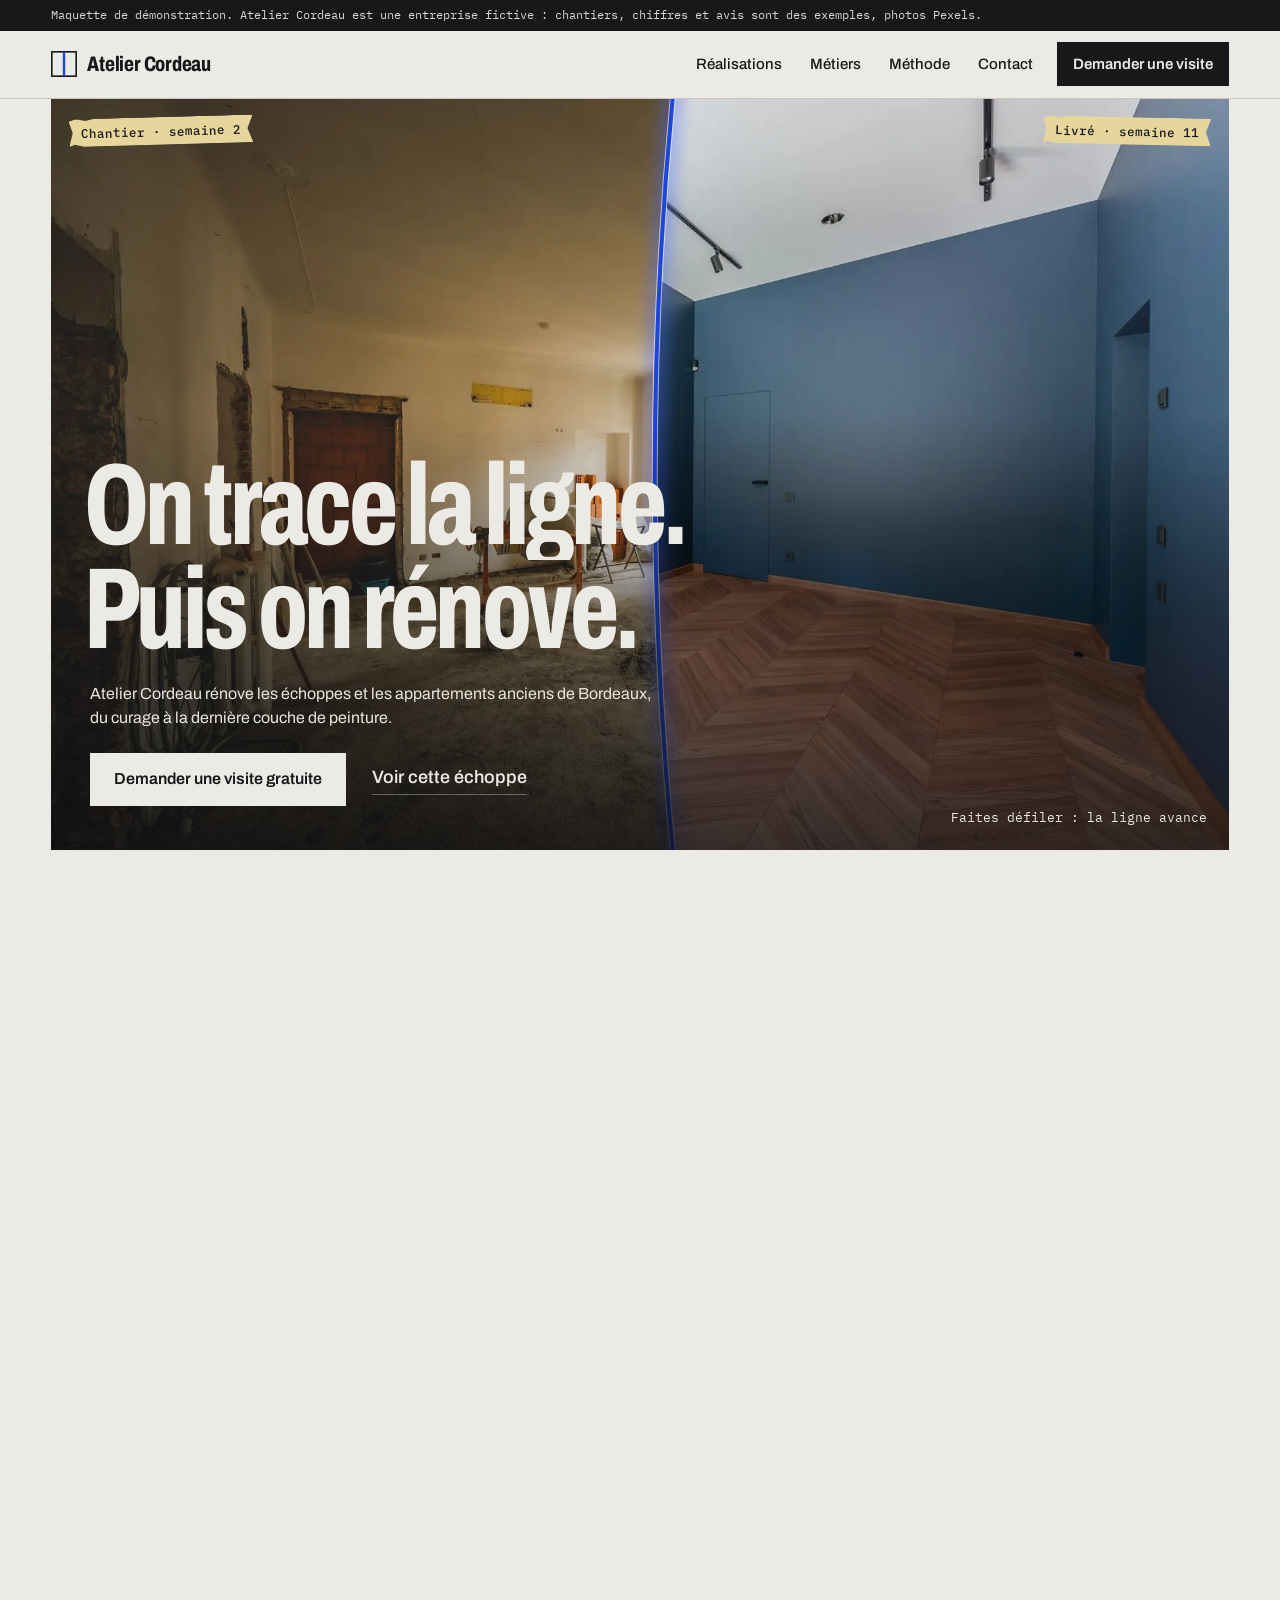
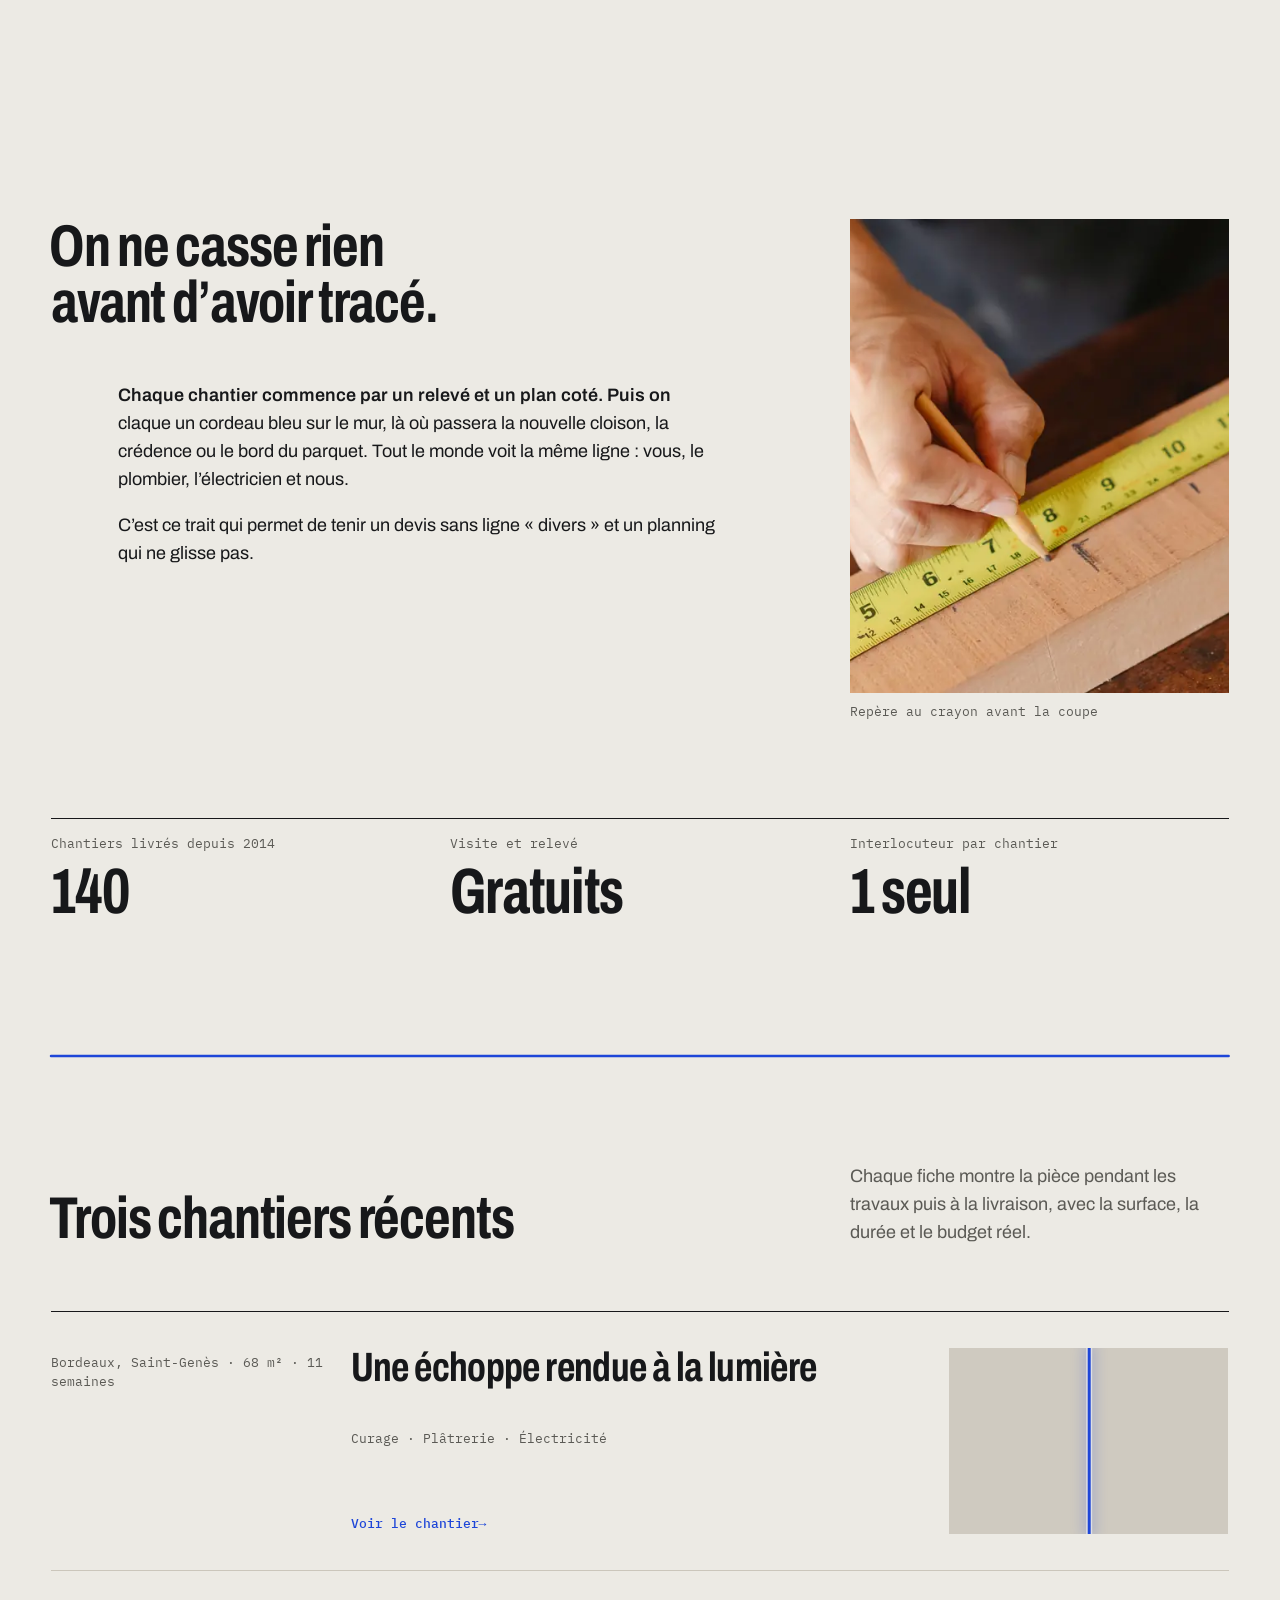
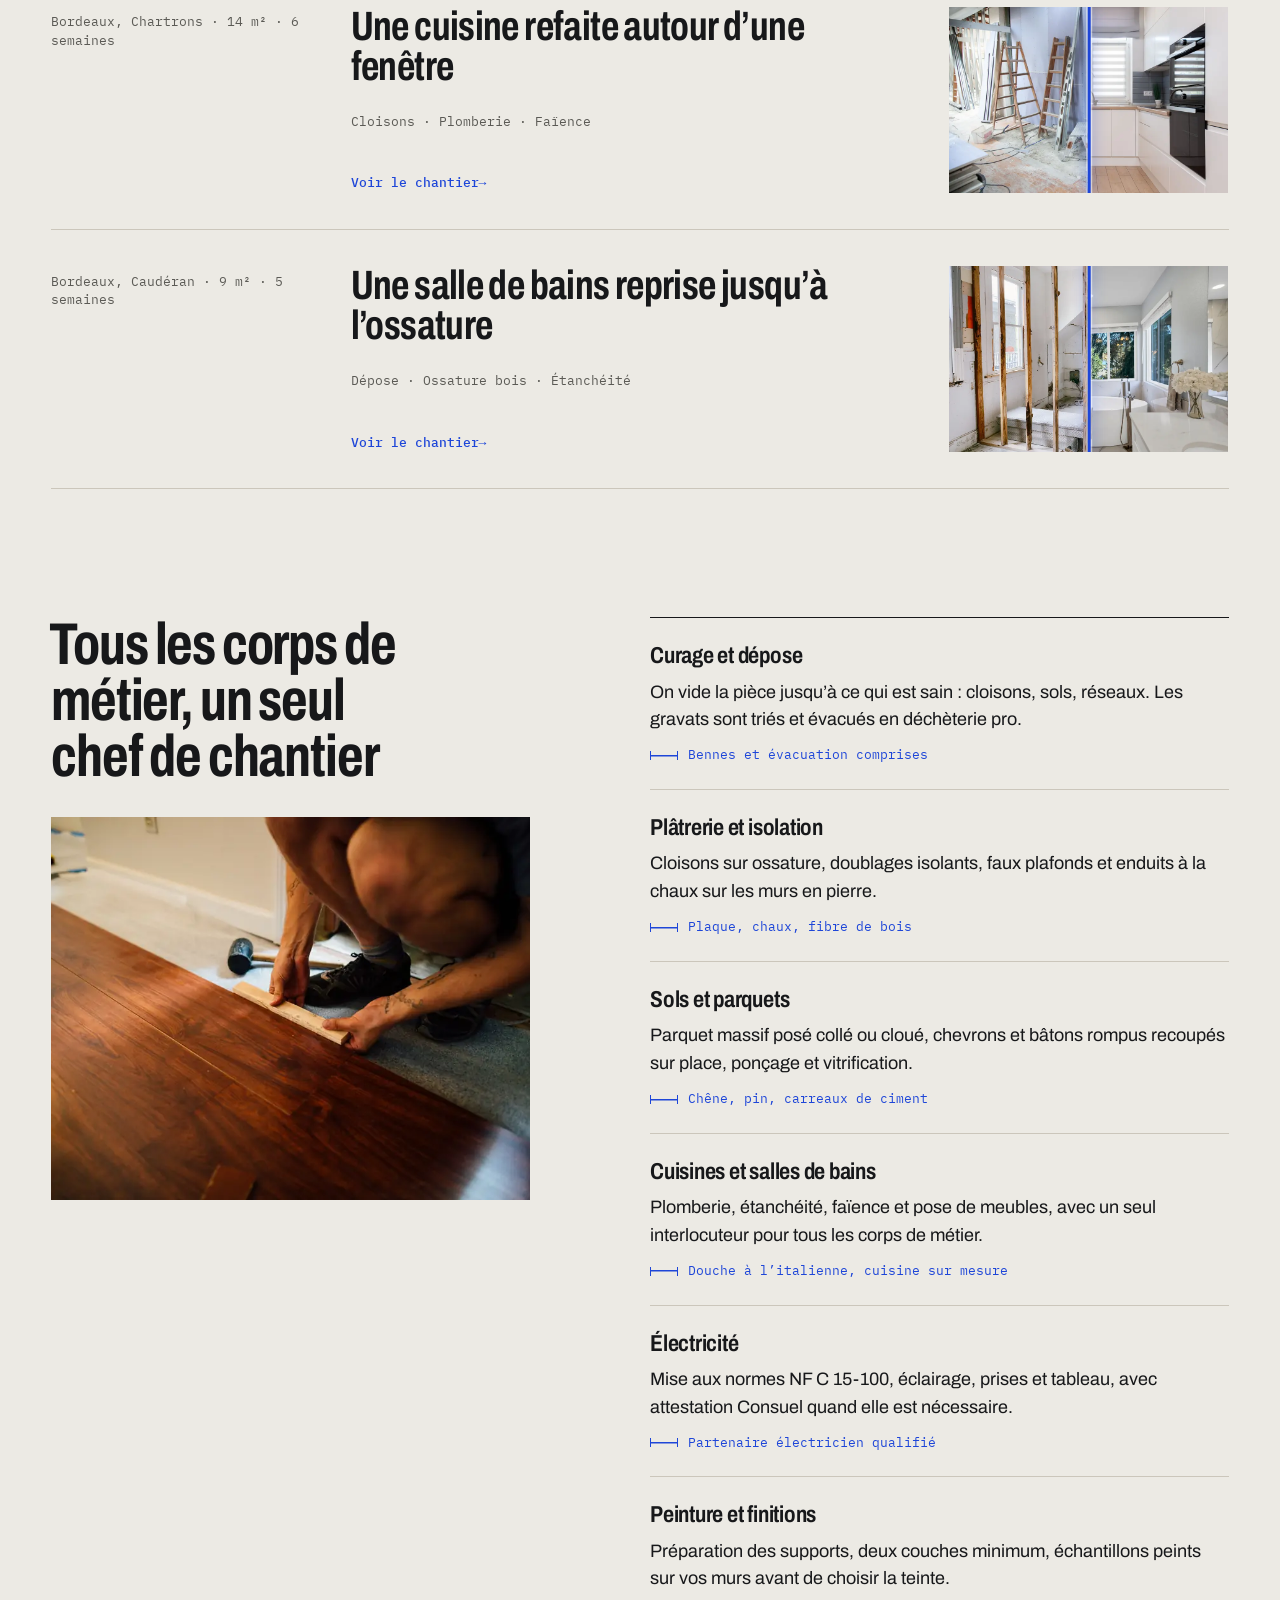
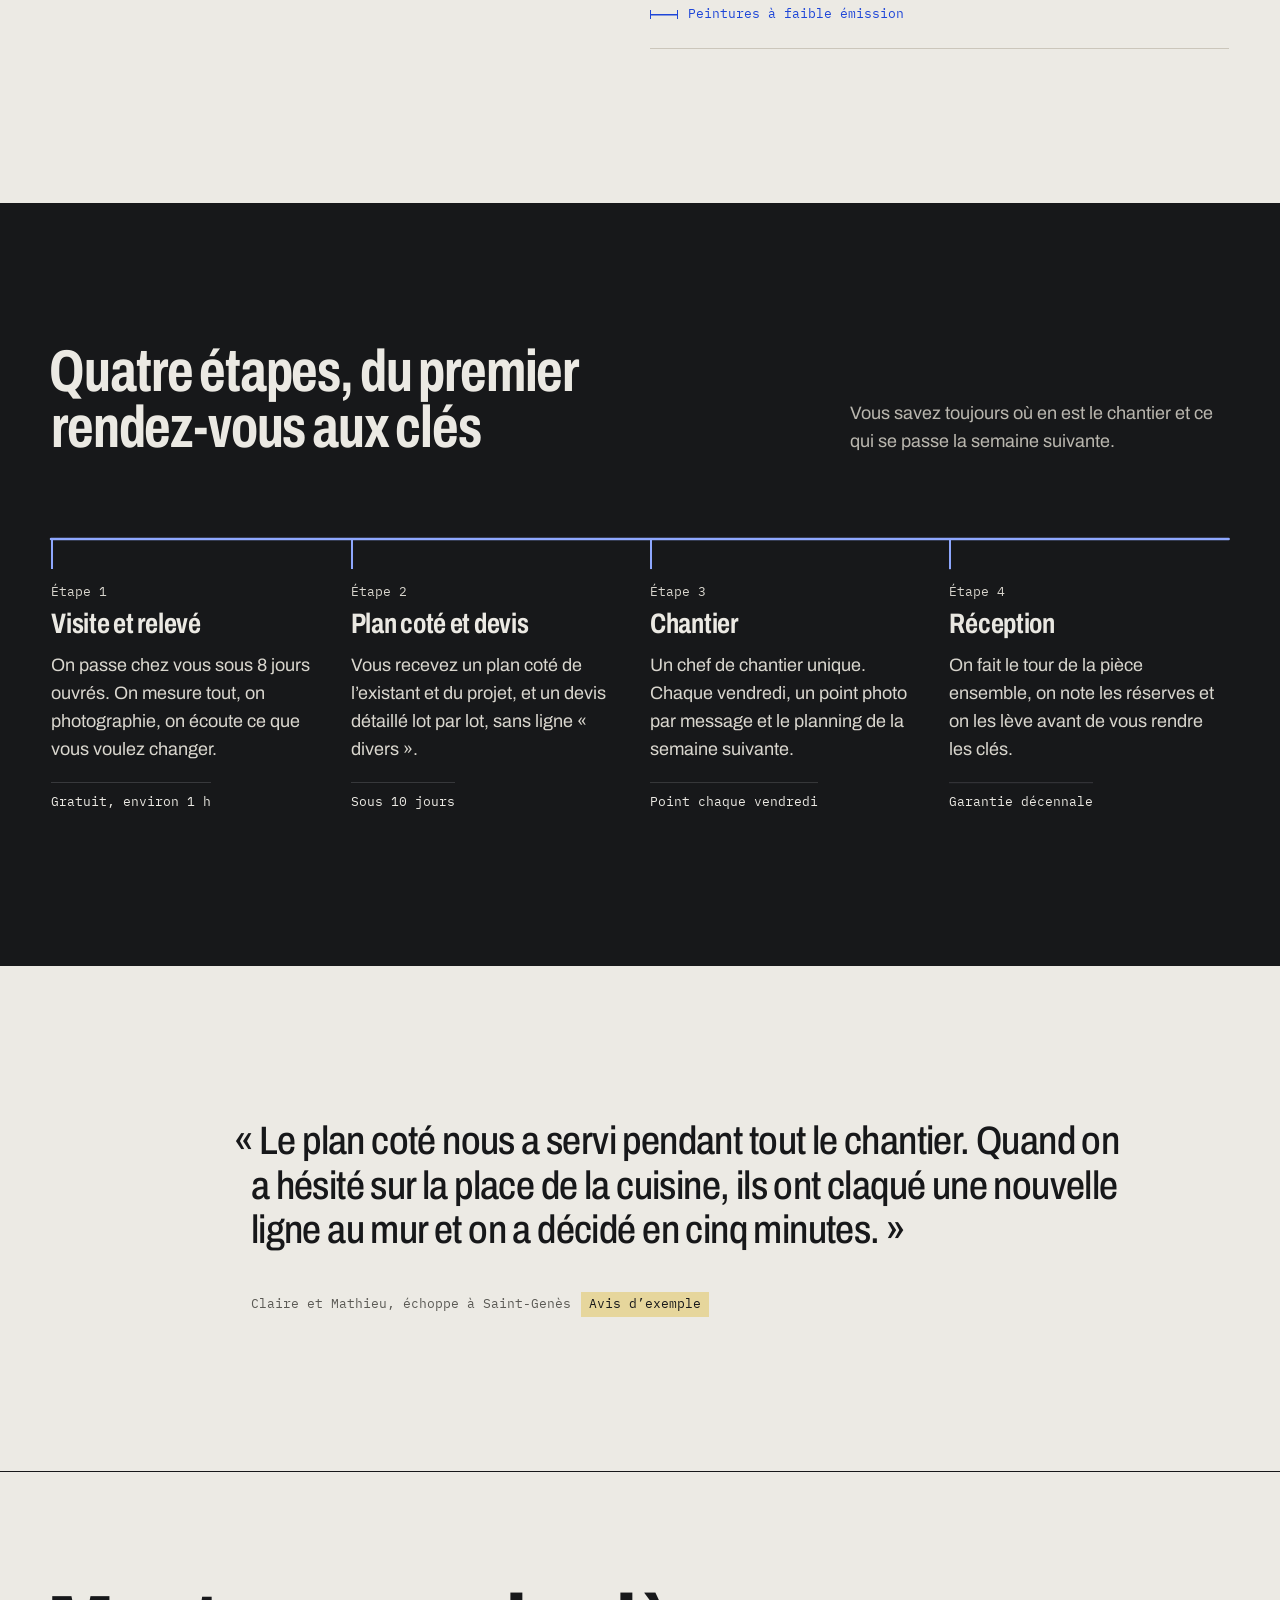
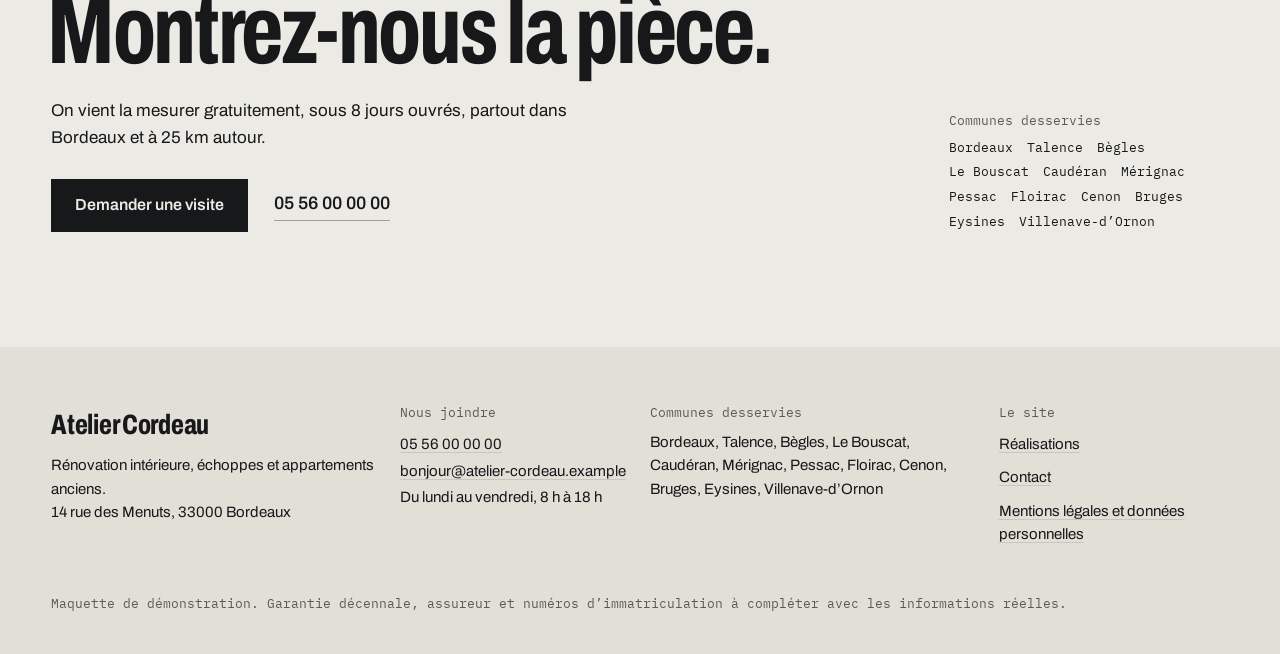
==== index.html @ 5d2327a8 "Maquette Atelier Cordeau : site vitrine de rénovation Site statique (HTML, CSS, GSAP, Lenis) : accue" ====
<!doctype html>
<html lang="fr">
<head>
<meta charset="utf-8">
<meta name="viewport" content="width=device-width, initial-scale=1">
<title>Atelier Cordeau, rénovation intérieure à Bordeaux</title>
<meta name="description" content="Rénovation d’échoppes et d’appartements anciens à Bordeaux : curage, plâtrerie, parquet, cuisines et salles de bains. Visite et plan coté gratuits.">
<link rel="canonical" href="https://www.atelier-cordeau.example/">
<meta property="og:type" content="website">
<meta property="og:locale" content="fr_FR">
<meta property="og:site_name" content="Atelier Cordeau">
<meta property="og:title" content="Atelier Cordeau, rénovation intérieure à Bordeaux">
<meta property="og:description" content="Rénovation d’échoppes et d’appartements anciens à Bordeaux : curage, plâtrerie, parquet, cuisines et salles de bains. Visite et plan coté gratuits.">
<meta property="og:image" content="https://www.atelier-cordeau.example/assets/img/echoppe-livree-1800.webp">
<meta name="twitter:card" content="summary_large_image">
<meta name="theme-color" content="#ECEAE4">
<link rel="icon" href="assets/favicon.svg" type="image/svg+xml">
<link rel="preload" href="assets/fonts/archivo-latin-wdth-normal.woff2" as="font" type="font/woff2" crossorigin>
<link rel="stylesheet" href="assets/style.css">
<script>(function(h){h.classList.add('js');var r=matchMedia('(prefers-reduced-motion: reduce)').matches;if(!r){h.classList.add('intro-pending');setTimeout(function(){h.classList.remove('intro-pending')},2500);try{if(sessionStorage.getItem('cordeau-nav')){h.classList.add('is-arriving');sessionStorage.removeItem('cordeau-nav')}}catch(e){}}})(document.documentElement);</script>
<script type="application/ld+json">{"@context": "https://schema.org", "@type": "HomeAndConstructionBusiness", "name": "Atelier Cordeau", "description": "Rénovation intérieure à Bordeaux : échoppes, appartements anciens, cuisines et salles de bains.", "url": "https://www.atelier-cordeau.example/", "telephone": "+33 5 56 00 00 00", "email": "bonjour@atelier-cordeau.example", "address": {"@type": "PostalAddress", "streetAddress": "14 rue des Menuts", "postalCode": "33000", "addressLocality": "Bordeaux", "addressCountry": "FR"}, "areaServed": ["Bordeaux", "Talence", "Bègles", "Le Bouscat", "Caudéran", "Mérignac", "Pessac", "Floirac", "Cenon", "Bruges", "Eysines", "Villenave-d’Ornon"], "openingHours": "Mo-Fr 08:00-18:00", "image": "https://www.atelier-cordeau.example/assets/img/echoppe-livree-1800.webp"}</script>
</head>
<body class="page-home">
<a class="skip" href="#contenu">Aller au contenu</a>
<aside class="demo-bar" aria-label="Avertissement maquette"><p>Maquette de démonstration. Atelier Cordeau est une entreprise fictive : chantiers, chiffres et avis sont des exemples, photos Pexels.</p></aside>
<header class="site-header" data-header>
  <a class="brand" href="index.html" aria-label="Atelier Cordeau, accueil">
    <svg class="brand-mark" viewBox="0 0 32 32" aria-hidden="true"><rect x="1" y="1" width="30" height="30" fill="none" stroke="currentColor" stroke-width="2"/><path d="M16 1v30" stroke="var(--cordeau)" stroke-width="3"/></svg>
    <span class="brand-name">Atelier Cordeau</span>
  </a>
  <nav class="site-nav" aria-label="Navigation principale">
    <button class="nav-toggle" type="button" aria-expanded="false" aria-controls="menu" data-nav-toggle><span class="nav-toggle-label">Menu</span><span class="nav-toggle-bars" aria-hidden="true"></span></button>
    <ul id="menu" class="nav-list" data-nav-list><li><a class="link-trait" href="index.html#realisations">Réalisations</a></li><li><a class="link-trait" href="index.html#metiers">Métiers</a></li><li><a class="link-trait" href="index.html#methode">Méthode</a></li><li><a class="link-trait" href="contact.html">Contact</a></li></ul>
  </nav>
  <a class="btn btn-small header-cta" href="contact.html"><span>Demander une visite</span></a>
</header>
<main id="contenu" tabindex="-1">

<section class="hero" aria-labelledby="hero-title" data-hero>
  <div class="hero-pin" data-hero-pin>
    <div class="cordeau cordeau-hero" data-cordeau data-start="0.56">
  <figure class="cordeau-layer cordeau-before"><img src="assets/img/echoppe-chantier-1800.webp" srcset="assets/img/echoppe-chantier-900.webp 900w, assets/img/echoppe-chantier-1800.webp 1800w" sizes="100vw" width="1800" height="1200" alt="La pièce de vie pendant le curage : sol à nu, bétonnière, radiateurs déposés, porte-fenêtre d’origine" decoding="async" fetchpriority="high" style="object-position:50% 50%"><span class="tape tape-before" aria-hidden="true">Chantier · semaine 2</span></figure>
  <figure class="cordeau-layer cordeau-after" data-cordeau-after><img src="assets/img/echoppe-livree-1800.webp" srcset="assets/img/echoppe-livree-900.webp 900w, assets/img/echoppe-livree-1800.webp 1800w" sizes="100vw" width="1800" height="1200" alt="La même pièce livrée : murs bleu profond, parquet en chevrons clair, grande baie sur le jardin" decoding="async" fetchpriority="high" style="object-position:50% 62%"><span class="tape tape-after" aria-hidden="true">Livré · semaine 11</span></figure>
  <svg class="cordeau-svg" aria-hidden="true" data-cordeau-svg><path class="cordeau-dust" d="" /><path class="cordeau-halo" d="" /><path class="cordeau-path" d="" /></svg>
  <span class="cordeau-handle" aria-hidden="true" data-cordeau-handle></span>
  
</div>
    <div class="hero-scrim" aria-hidden="true"></div>
    <div class="hero-copy">
      <h1 id="hero-title" class="hero-title"><span class="line"><span>On trace la ligne.</span></span><span class="line"><span>Puis on rénove.</span></span></h1>
      <p class="hero-sub">Atelier Cordeau rénove les échoppes et les appartements anciens de Bordeaux, du curage à la dernière couche de peinture.</p>
      <div class="hero-actions">
        <a class="btn btn-light" href="contact.html"><span>Demander une visite gratuite</span></a>
        <a class="link-trait link-light" href="echoppe-saint-genes.html">Voir cette échoppe</a>
      </div>
    </div>
    <p class="hero-scroll mono" aria-hidden="true" data-hero-hint>Faites défiler : la ligne avance</p>
  </div>
</section>

<section class="manifeste" aria-labelledby="manifeste-title">
  <div class="manifeste-text">
    <h2 id="manifeste-title" class="display-l">On ne casse rien avant d’avoir tracé.</h2>
    <div class="manifeste-body">
      <p>Chaque chantier commence par un relevé et un plan coté. Puis on claque un cordeau bleu sur le mur, là où passera la nouvelle cloison, la crédence ou le bord du parquet. Tout le monde voit la même ligne : vous, le plombier, l’électricien et nous.</p>
      <p>C’est ce trait qui permet de tenir un devis sans ligne « divers » et un planning qui ne glisse pas.</p>
    </div>
  </div>
  <figure class="manifeste-figure">
    <img src="assets/img/trait-1800.webp" srcset="assets/img/trait-900.webp 900w, assets/img/trait-1800.webp 1800w" sizes="(min-width: 900px) 34vw, 90vw" width="1800" height="1200" alt="Un crayon trace un repère contre un mètre ruban posé sur une planche" decoding="async" loading="lazy">
    <figcaption class="mono">Repère au crayon avant la coupe</figcaption>
  </figure>
  <dl class="chiffres">
    <div><dt class="mono">Chantiers livrés depuis 2014</dt><dd>140</dd></div>
    <div><dt class="mono">Visite et relevé</dt><dd>Gratuits</dd></div>
    <div><dt class="mono">Interlocuteur par chantier</dt><dd>1 seul</dd></div>
  </dl>
</section>

<div class="snap-line " data-snap-line aria-hidden="true"><svg preserveAspectRatio="none"><path d=""/></svg></div>

<section class="work" id="realisations" aria-labelledby="work-title">
  <div class="section-head">
    <h2 id="work-title" class="display-l">Trois chantiers récents</h2>
    <p class="section-aside">Chaque fiche montre la pièce pendant les travaux puis à la livraison, avec la surface, la durée et le budget réel.</p>
  </div>
  <ol class="work-list"><li class="work-row">
  <a class="work-link" href="echoppe-saint-genes.html">
    <span class="work-meta mono">Bordeaux, Saint-Genès<span aria-hidden="true"> · </span>68 m²<span aria-hidden="true"> · </span>11 semaines</span>
    <span class="work-title">Une échoppe rendue à la lumière</span>
    <span class="work-lots mono">Curage · Plâtrerie · Électricité</span>
    <span class="work-thumb" aria-hidden="true">
      <span class="work-thumb-before"><img src="assets/img/echoppe-chantier-1800.webp" srcset="assets/img/echoppe-chantier-900.webp 900w, assets/img/echoppe-chantier-1800.webp 1800w" sizes="(min-width: 900px) 30vw, 90vw" width="1800" height="1200" alt="" decoding="async" loading="lazy"></span>
      <span class="work-thumb-after"><img src="assets/img/echoppe-livree-1800.webp" srcset="assets/img/echoppe-livree-900.webp 900w, assets/img/echoppe-livree-1800.webp 1800w" sizes="(min-width: 900px) 30vw, 90vw" width="1800" height="1200" alt="" decoding="async" loading="lazy"></span>
      <span class="work-thumb-line"></span>
    </span>
    <span class="work-cta mono">Voir le chantier</span>
  </a>
</li><li class="work-row">
  <a class="work-link" href="cuisine-chartrons.html">
    <span class="work-meta mono">Bordeaux, Chartrons<span aria-hidden="true"> · </span>14 m²<span aria-hidden="true"> · </span>6 semaines</span>
    <span class="work-title">Une cuisine refaite autour d’une fenêtre</span>
    <span class="work-lots mono">Cloisons · Plomberie · Faïence</span>
    <span class="work-thumb" aria-hidden="true">
      <span class="work-thumb-before"><img src="assets/img/cuisine-chantier-1800.webp" srcset="assets/img/cuisine-chantier-900.webp 900w, assets/img/cuisine-chantier-1800.webp 1800w" sizes="(min-width: 900px) 30vw, 90vw" width="1800" height="1200" alt="" decoding="async" loading="lazy"></span>
      <span class="work-thumb-after"><img src="assets/img/cuisine-livree-1800.webp" srcset="assets/img/cuisine-livree-900.webp 900w, assets/img/cuisine-livree-1800.webp 1800w" sizes="(min-width: 900px) 30vw, 90vw" width="1800" height="1200" alt="" decoding="async" loading="lazy"></span>
      <span class="work-thumb-line"></span>
    </span>
    <span class="work-cta mono">Voir le chantier</span>
  </a>
</li><li class="work-row">
  <a class="work-link" href="salle-de-bains-cauderan.html">
    <span class="work-meta mono">Bordeaux, Caudéran<span aria-hidden="true"> · </span>9 m²<span aria-hidden="true"> · </span>5 semaines</span>
    <span class="work-title">Une salle de bains reprise jusqu’à l’ossature</span>
    <span class="work-lots mono">Dépose · Ossature bois · Étanchéité</span>
    <span class="work-thumb" aria-hidden="true">
      <span class="work-thumb-before"><img src="assets/img/sdb-chantier-1800.webp" srcset="assets/img/sdb-chantier-900.webp 900w, assets/img/sdb-chantier-1800.webp 1800w" sizes="(min-width: 900px) 30vw, 90vw" width="1800" height="1200" alt="" decoding="async" loading="lazy"></span>
      <span class="work-thumb-after"><img src="assets/img/sdb-livree-1800.webp" srcset="assets/img/sdb-livree-900.webp 900w, assets/img/sdb-livree-1800.webp 1800w" sizes="(min-width: 900px) 30vw, 90vw" width="1800" height="1200" alt="" decoding="async" loading="lazy"></span>
      <span class="work-thumb-line"></span>
    </span>
    <span class="work-cta mono">Voir le chantier</span>
  </a>
</li></ol>
</section>

<section class="metiers" id="metiers" aria-labelledby="metiers-title">
  <div class="metiers-side">
    <div class="metiers-sticky">
      <h2 id="metiers-title" class="display-l">Tous les corps de métier, un seul chef de chantier</h2>
      <figure class="metiers-figure">
        <img src="assets/img/pose-parquet-1800.webp" srcset="assets/img/pose-parquet-900.webp 900w, assets/img/pose-parquet-1800.webp 1800w" sizes="(min-width: 900px) 40vw, 90vw" width="1800" height="1200" alt="Un artisan ajuste une lame de parquet au maillet" decoding="async" loading="lazy">
      </figure>
    </div>
  </div>
  <ul class="metiers-list"><li class="metier">
  <h3 class="metier-title">Curage et dépose</h3>
  <p>On vide la pièce jusqu’à ce qui est sain : cloisons, sols, réseaux. Les gravats sont triés et évacués en déchèterie pro.</p>
  <p class="metier-cote mono">Bennes et évacuation comprises</p>
</li><li class="metier">
  <h3 class="metier-title">Plâtrerie et isolation</h3>
  <p>Cloisons sur ossature, doublages isolants, faux plafonds et enduits à la chaux sur les murs en pierre.</p>
  <p class="metier-cote mono">Plaque, chaux, fibre de bois</p>
</li><li class="metier">
  <h3 class="metier-title">Sols et parquets</h3>
  <p>Parquet massif posé collé ou cloué, chevrons et bâtons rompus recoupés sur place, ponçage et vitrification.</p>
  <p class="metier-cote mono">Chêne, pin, carreaux de ciment</p>
</li><li class="metier">
  <h3 class="metier-title">Cuisines et salles de bains</h3>
  <p>Plomberie, étanchéité, faïence et pose de meubles, avec un seul interlocuteur pour tous les corps de métier.</p>
  <p class="metier-cote mono">Douche à l’italienne, cuisine sur mesure</p>
</li><li class="metier">
  <h3 class="metier-title">Électricité</h3>
  <p>Mise aux normes NF C 15-100, éclairage, prises et tableau, avec attestation Consuel quand elle est nécessaire.</p>
  <p class="metier-cote mono">Partenaire électricien qualifié</p>
</li><li class="metier">
  <h3 class="metier-title">Peinture et finitions</h3>
  <p>Préparation des supports, deux couches minimum, échantillons peints sur vos murs avant de choisir la teinte.</p>
  <p class="metier-cote mono">Peintures à faible émission</p>
</li></ul>
</section>

<section class="methode" id="methode" aria-labelledby="methode-title">
  <div class="section-head">
    <h2 id="methode-title" class="display-l">Quatre étapes, du premier rendez-vous aux clés</h2>
    <p class="section-aside">Vous savez toujours où en est le chantier et ce qui se passe la semaine suivante.</p>
  </div>
  <div class="methode-track">
    <div class="snap-line snap-line-dark" data-snap-line aria-hidden="true"><svg preserveAspectRatio="none"><path d=""/></svg></div>
    <ol class="steps"><li class="step" style="--i:0">
  <span class="step-tick" aria-hidden="true"></span>
  <p class="step-num mono">Étape 1</p>
  <h3 class="step-title">Visite et relevé</h3>
  <p>On passe chez vous sous 8 jours ouvrés. On mesure tout, on photographie, on écoute ce que vous voulez changer.</p>
  <p class="step-note mono">Gratuit, environ 1 h</p>
</li><li class="step" style="--i:1">
  <span class="step-tick" aria-hidden="true"></span>
  <p class="step-num mono">Étape 2</p>
  <h3 class="step-title">Plan coté et devis</h3>
  <p>Vous recevez un plan coté de l’existant et du projet, et un devis détaillé lot par lot, sans ligne « divers ».</p>
  <p class="step-note mono">Sous 10 jours</p>
</li><li class="step" style="--i:2">
  <span class="step-tick" aria-hidden="true"></span>
  <p class="step-num mono">Étape 3</p>
  <h3 class="step-title">Chantier</h3>
  <p>Un chef de chantier unique. Chaque vendredi, un point photo par message et le planning de la semaine suivante.</p>
  <p class="step-note mono">Point chaque vendredi</p>
</li><li class="step" style="--i:3">
  <span class="step-tick" aria-hidden="true"></span>
  <p class="step-num mono">Étape 4</p>
  <h3 class="step-title">Réception</h3>
  <p>On fait le tour de la pièce ensemble, on note les réserves et on les lève avant de vous rendre les clés.</p>
  <p class="step-note mono">Garantie décennale</p>
</li></ol>
  </div>
</section>

<section class="avis" aria-labelledby="avis-title">
  <h2 id="avis-title" class="visually-hidden">Avis client</h2>
  <figure class="avis-figure">
    <blockquote><p>« Le plan coté nous a servi pendant tout le chantier. Quand on a hésité sur la place de la cuisine, ils ont claqué une nouvelle ligne au mur et on a décidé en cinq minutes. »</p></blockquote>
    <figcaption class="mono">Claire et Mathieu, échoppe à Saint-Genès <span class="tag-exemple">Avis d’exemple</span></figcaption>
  </figure>
</section>

<section class="contact-band" aria-labelledby="contact-title">
  <div class="contact-band-main">
    <h2 id="contact-title" class="display-xl">Montrez-nous la pièce.</h2>
    <p>On vient la mesurer gratuitement, sous 8 jours ouvrés, partout dans Bordeaux et à 25 km autour.</p>
    <div class="hero-actions">
      <a class="btn" href="contact.html"><span>Demander une visite</span></a>
      <a class="link-trait" href="tel:+33556000000">05 56 00 00 00</a>
    </div>
  </div>
  <div class="contact-band-zone">
    <p class="label">Communes desservies</p>
    <ul class="communes mono"><li>Bordeaux</li><li>Talence</li><li>Bègles</li><li>Le Bouscat</li><li>Caudéran</li><li>Mérignac</li><li>Pessac</li><li>Floirac</li><li>Cenon</li><li>Bruges</li><li>Eysines</li><li>Villenave-d’Ornon</li></ul>
  </div>
</section>

</main>
<footer class="site-footer">
  <div class="footer-grid">
    <div class="footer-brand">
      <p class="footer-name">Atelier Cordeau</p>
      <p>Rénovation intérieure, échoppes et appartements anciens.<br>14 rue des Menuts, 33000 Bordeaux</p>
    </div>
    <div>
      <p class="label">Nous joindre</p>
      <p><a class="link-utility" href="tel:+33556000000">05 56 00 00 00</a><br><a class="link-utility" href="mailto:bonjour@atelier-cordeau.example">bonjour@atelier-cordeau.example</a><br>Du lundi au vendredi, 8 h à 18 h</p>
    </div>
    <div>
      <p class="label">Communes desservies</p>
      <p>Bordeaux, Talence, Bègles, Le Bouscat, Caudéran, Mérignac, Pessac, Floirac, Cenon, Bruges, Eysines, Villenave-d’Ornon</p>
    </div>
    <div>
      <p class="label">Le site</p>
      <ul class="footer-links">
        <li><a class="link-utility" href="index.html#realisations">Réalisations</a></li>
        <li><a class="link-utility" href="contact.html">Contact</a></li>
        <li><a class="link-utility" href="mentions-legales.html">Mentions légales et données personnelles</a></li>
      </ul>
    </div>
  </div>
  <p class="footer-note">Maquette de démonstration. Garantie décennale, assureur et numéros d’immatriculation à compléter avec les informations réelles.</p>
</footer>
<div class="curtain" aria-hidden="true"><span class="curtain-line"></span></div>
<nav class="mobile-bar" aria-label="Contact rapide"><a href="tel:+33556000000">Appeler</a><a href="contact.html">Demander une visite</a></nav>
<script src="assets/vendor/gsap.min.js" defer></script>
<script src="assets/vendor/ScrollTrigger.min.js" defer></script>
<script src="assets/vendor/lenis.min.js" defer></script>
<script src="assets/site.js" defer></script>
</body>
</html>
---- assets/style.css ----
/* Atelier Cordeau : maquette. Système dans DESIGN.md */
@font-face { font-family: 'Archivo'; src: url('fonts/archivo-latin-wdth-normal.woff2') format('woff2-variations'); font-weight: 100 900; font-stretch: 62% 125%; font-display: swap; unicode-range: U+0000-00FF, U+0131, U+0152-0153, U+02BB-02BC, U+02C6, U+02DA, U+02DC, U+0304, U+0308, U+0329, U+2000-206F, U+20AC, U+2122, U+2191, U+2193, U+2212, U+2215, U+FEFF, U+FFFD; }
@font-face { font-family: 'Archivo'; src: url('fonts/archivo-latin-ext-wdth-normal.woff2') format('woff2-variations'); font-weight: 100 900; font-stretch: 62% 125%; font-display: swap; unicode-range: U+0100-02BA, U+02BD-02C5, U+02C7-02CC, U+02CE-02D7, U+02DD-02FF, U+0304, U+0308, U+0329, U+1D00-1DBF, U+1E00-1E9F, U+1EF2-1EFF, U+2020, U+20A0-20AB, U+20AD-20C0, U+2113, U+2C60-2C7F, U+A720-A7FF; }
@font-face { font-family: 'Plex Mono'; src: url('fonts/ibm-plex-mono-latin-400-normal.woff2') format('woff2'); font-weight: 400; font-display: swap; }
@font-face { font-family: 'Plex Mono'; src: url('fonts/ibm-plex-mono-latin-500-normal.woff2') format('woff2'); font-weight: 500; font-display: swap; }

@property --t { syntax: '<number>'; inherits: true; initial-value: 50; }

:root {
  --enduit: #ECEAE4;
  --enduit-2: #E2DFD7;
  --graphite: #17181A;
  --ciment: #5B5A55;
  --joint: #CBC6BB;
  --cordeau: #1E46D8;
  --cordeau-clair: #8FA8FF;
  --ruban: #E6D69C;
  --ground: var(--enduit);
  --ink: var(--graphite);
  --margin: clamp(16px, 4vw, 56px);
  --gutter: 20px;
  --header-h: 68px;
  --snap: cubic-bezier(.34, 1.56, .64, 1);
  --out: cubic-bezier(.16, 1, .3, 1);
  --sans: 'Archivo', 'Helvetica Neue', Arial, sans-serif;
  --mono: 'Plex Mono', ui-monospace, 'SFMono-Regular', Menlo, monospace;
  color-scheme: light;
}

*, *::before, *::after { box-sizing: border-box; }
html { -webkit-text-size-adjust: 100%; text-size-adjust: 100%; scroll-padding-top: 84px; }
html.lenis, html.lenis body { height: auto; }
.lenis.lenis-smooth { scroll-behavior: auto !important; }
body {
  margin: 0; background: var(--ground); color: var(--ink);
  font-family: var(--sans); font-stretch: 100%; font-size: clamp(16px, 1.05vw + 0.6rem, 18px); line-height: 1.55;
  -webkit-font-smoothing: antialiased; text-rendering: optimizeLegibility;
  overflow-x: clip;
}
img { display: block; max-width: 100%; height: auto; }
a { color: inherit; }
p { margin: 0 0 1em; }
h1, h2, h3 { margin: 0; font-weight: 700; }
ul, ol { margin: 0; padding: 0; list-style: none; }
figure { margin: 0; }
button, input, select, textarea { font: inherit; color: inherit; }
::selection { background: var(--cordeau); color: #fff; }

:focus-visible { outline: 2px solid var(--cordeau); outline-offset: 3px; }
.on-dark :focus-visible, .methode :focus-visible, .hero :focus-visible { outline-color: var(--cordeau-clair); }

.visually-hidden { position: absolute !important; width: 1px; height: 1px; overflow: hidden; clip: rect(0 0 0 0); clip-path: inset(50%); white-space: nowrap; }
.skip { position: fixed; left: 12px; top: 12px; z-index: 200; background: var(--graphite); color: var(--enduit); padding: 10px 14px; text-decoration: none; transform: translateY(-160%); transition: transform .2s var(--out); }
.skip:focus { transform: none; }
main:focus { outline: none; }

.mono { font-family: var(--mono); font-size: 13px; line-height: 1.45; letter-spacing: 0; }
.label { font-family: var(--mono); font-size: 13px; color: var(--ciment); margin-bottom: .6em; }

.display-xl { font-stretch: 68%; font-weight: 720; font-size: clamp(2.9rem, 7.6vw, 8rem); line-height: .9; letter-spacing: -0.025em; text-indent: -0.04em; }
.display-l { font-stretch: 72%; font-weight: 700; font-size: clamp(2.1rem, 4.6vw, 4.5rem); line-height: .95; letter-spacing: -0.02em; text-indent: -0.03em; text-wrap: balance; }

/* ---------- demo bar + header ---------- */
.demo-bar p { margin: 0; }
.demo-bar { margin: 0; background: var(--graphite); color: #D9D6CE; font-family: var(--mono); font-size: 12px; line-height: 1.4; padding: 7px var(--margin); }
.site-header {
  position: sticky; top: 0; z-index: 50; height: var(--header-h);
  display: flex; align-items: center; gap: 24px; padding: 0 var(--margin);
  background: var(--ground); border-bottom: 1px solid var(--joint);
}
.brand { display: inline-flex; align-items: center; gap: 10px; text-decoration: none; margin-right: auto; min-height: 44px; }
.brand-mark { width: 26px; height: 26px; color: var(--graphite); transition: transform .5s var(--snap); }
.brand:hover .brand-mark { transform: rotate(90deg); }
.brand-name { font-stretch: 75%; font-weight: 750; font-size: 21px; letter-spacing: -0.01em; }
.nav-list { display: flex; gap: 28px; }
.nav-list a { font-size: 15px; font-weight: 500; text-decoration: none; padding: 10px 0; }
.nav-toggle { display: none; }

/* links: the chalk line snaps across */
.link-trait { position: relative; text-decoration: none; display: inline-block; padding-bottom: 3px; font-weight: 550; }
.link-trait::before, .link-trait::after { content: ''; position: absolute; left: 0; right: 0; bottom: 0; height: 1px; background: currentColor; opacity: .35; }
.link-trait::after { height: 2px; opacity: 1; background: var(--cordeau); transform: scaleX(0); transform-origin: left; transition: transform .45s var(--snap); }
.link-trait:hover::after, .link-trait:focus-visible::after, .link-trait[aria-current]::after { transform: scaleX(1); }
.link-trait:active { translate: 0 1px; }
.nav-list .link-trait::before { opacity: 0; }
.link-light { color: var(--enduit); }
.link-light::after { background: var(--cordeau-clair); }
.link-utility { text-decoration: underline; text-decoration-thickness: 1px; text-underline-offset: 3px; text-decoration-color: var(--joint); transition: color .2s, text-decoration-color .2s; }
.link-utility:hover { color: var(--cordeau); text-decoration-color: currentColor; }

/* buttons: blue fill sweeps from the left */
.btn {
  position: relative; display: inline-flex; align-items: center; justify-content: center; min-height: 52px; padding: 14px 24px;
  background: var(--graphite); color: var(--enduit); text-decoration: none; font-weight: 600; font-size: 16px; border: 0; cursor: pointer; overflow: hidden; isolation: isolate;
}
.btn::before { content: ''; position: absolute; inset: 0; background: var(--cordeau); transform: scaleX(0); transform-origin: left; transition: transform .5s var(--snap); z-index: -1; }
.btn:hover::before, .btn:focus-visible::before { transform: scaleX(1); }
.btn span { transition: translate .4s var(--snap); }
.btn:hover span { translate: 4px 0; }
.btn:active { translate: 0 1px; }
.btn-small { min-height: 44px; padding: 10px 16px; font-size: 15px; }
.btn-light { background: var(--enduit); color: var(--graphite); }
.btn-light:hover, .btn-light:focus-visible { color: #fff; }

/* ---------- cordeau stage (signature) ---------- */
.cordeau { position: relative; overflow: hidden; background: #CFCAC0; touch-action: pan-y; user-select: none; -webkit-user-select: none; }
.cordeau-layer { position: absolute; inset: 0; }
.cordeau-layer img { width: 100%; height: 100%; object-fit: cover; }
.cordeau-after { clip-path: inset(0 0 0 50%); will-change: clip-path; }
.cordeau-svg { position: absolute; inset: 0; width: 100%; height: 100%; pointer-events: none; overflow: visible; }
.cordeau-svg path { fill: none; stroke-linecap: round; }
.cordeau-dust { stroke: #3D63FF; stroke-width: 22; opacity: .32; filter: blur(7px); }
.cordeau-halo { stroke: rgba(255,255,255,.6); stroke-width: 6; }
.cordeau-path { stroke: var(--cordeau); stroke-width: 4; }
.tape {
  position: absolute; top: 18px; z-index: 2; font-family: var(--mono); font-size: 12.5px; font-weight: 500; line-height: 1; color: var(--graphite);
  background: var(--ruban); padding: 8px 12px 7px; box-shadow: 0 1px 0 rgba(0,0,0,.08);
  clip-path: polygon(0 8%, 4% 0, 9% 7%, 14% 0, 100% 0, 97% 50%, 100% 100%, 8% 100%, 3% 92%, 0 100%, 2% 50%);
}
.tape-before { left: 18px; rotate: -1.6deg; }
.tape-after { right: 18px; rotate: 1.2deg; }
.cordeau-handle { display: none; }
.cordeau:has(.cordeau-range) .cordeau-handle {
  display: grid; place-items: center; position: absolute; left: 0; top: 0; z-index: 3; width: 48px; height: 48px; margin: -24px 0 0 -24px; border-radius: 50%;
  background: var(--enduit); border: 2px solid var(--cordeau); pointer-events: none; transition: scale .3s var(--snap), background .2s;
}
.cordeau-handle::before { content: '\2194'; width: auto; height: auto; background: none; color: var(--cordeau); font-size: 20px; font-weight: 700; line-height: 1; }
.cordeau.is-dragging .cordeau-handle, .cordeau:hover .cordeau-handle { scale: 1.12; }
.cordeau:has(.cordeau-range:focus-visible) .cordeau-handle { outline: 3px solid var(--cordeau); outline-offset: 3px; background: #fff; }
.cordeau-range { position: absolute; left: 0; bottom: 0; width: 100%; height: 1px; opacity: 0; margin: 0; }
.cordeau[data-interactive] { cursor: ew-resize; }

/* ---------- hero ---------- */
.hero { position: relative; }
.hero-pin { position: relative; height: calc(100svh - var(--header-h) - 30px); min-height: 560px; padding: 0 var(--margin) var(--margin); }
.cordeau-hero { position: absolute; inset: 0 var(--margin) var(--margin); }
.hero-scrim { position: absolute; inset: 0 var(--margin) var(--margin); background: linear-gradient(to top, rgba(12,12,14,.78) 0%, rgba(12,12,14,.45) 30%, rgba(12,12,14,0) 58%); pointer-events: none; }
.hero-copy { position: absolute; left: calc(var(--margin) + clamp(18px, 3vw, 44px)); right: calc(var(--margin) + 18px); bottom: calc(var(--margin) + clamp(20px, 3.4vw, 48px)); color: var(--enduit); max-width: 1100px; }
.hero-title { font-stretch: 66%; font-weight: 740; font-size: clamp(3rem, 9vw, 9.6rem); line-height: .86; letter-spacing: -0.03em; margin-left: -0.05em; }
.hero-title .line { display: block; overflow: hidden; padding-bottom: .04em; }
.hero-title .line > span { display: block; }
.hero-sub { max-width: 36em; margin: 18px 0 22px; font-size: clamp(16px, 1.2vw, 19px); color: #E9E6DE; }
.hero-actions { display: flex; flex-wrap: wrap; align-items: center; gap: 14px 26px; }
.hero-scroll { position: absolute; right: calc(var(--margin) + 22px); bottom: calc(var(--margin) + 22px); color: var(--enduit); margin: 0; }

/* ---------- manifeste ---------- */
.manifeste { display: grid; grid-template-columns: repeat(12, 1fr); column-gap: var(--gutter); padding: clamp(80px, 12vw, 180px) var(--margin) clamp(60px, 8vw, 120px); }
.manifeste-text { grid-column: 1 / span 7; }
.manifeste-body { margin-top: clamp(28px, 4vw, 56px); max-width: 34em; margin-left: auto; margin-right: 0; }
.manifeste-body p:first-child::first-line { font-weight: 600; }
.manifeste-figure { grid-column: 9 / span 4; align-self: end; margin-bottom: 6px; }
.manifeste-figure img { aspect-ratio: 4 / 5; object-fit: cover; object-position: 60% 50%; width: 100%; }
figcaption.mono { margin-top: 10px; color: var(--ciment); }
.chiffres { grid-column: 1 / -1; display: grid; grid-template-columns: repeat(3, 1fr); column-gap: var(--gutter); margin: clamp(56px, 7vw, 100px) 0 0; border-top: 1px solid var(--graphite); }
.chiffres div { padding-top: 16px; }
.chiffres dt { color: var(--ciment); }
.chiffres dd { margin: 6px 0 0; font-stretch: 68%; font-weight: 700; font-size: clamp(2.4rem, 5vw, 4.6rem); line-height: 1; letter-spacing: -0.02em; }

/* ---------- snap line ---------- */
.snap-line { height: 60px; margin: 0 var(--margin); position: relative; }
.snap-line svg { position: absolute; inset: 0; width: 100%; height: 100%; overflow: visible; }
.snap-line path { fill: none; stroke: var(--cordeau); stroke-width: 2.5; stroke-linecap: round; }
.no-js-line .snap-line path, html:not(.js) .snap-line { border-top: 2px solid var(--cordeau); height: 0; margin-top: 30px; margin-bottom: 30px; }

/* ---------- section heads ---------- */
.section-head { display: grid; grid-template-columns: repeat(12, 1fr); column-gap: var(--gutter); align-items: end; margin-bottom: clamp(36px, 5vw, 72px); }
.section-head h2 { grid-column: 1 / span 7; }
.section-aside { grid-column: 9 / span 4; margin: 0; color: var(--ciment); max-width: 26em; }

/* ---------- work index ---------- */
.work { padding: clamp(40px, 6vw, 80px) var(--margin) clamp(80px, 10vw, 160px); }
.work-list { border-top: 1px solid var(--graphite); }
.work-row { border-bottom: 1px solid var(--joint); }
.work-link {
  display: grid; grid-template-columns: repeat(12, 1fr); column-gap: var(--gutter); row-gap: 10px; align-items: start;
  padding: clamp(22px, 3vw, 36px) 0; text-decoration: none; --t: 50; transition: --t .7s var(--snap);
}
.work-meta { grid-column: 1 / span 3; grid-row: 1; color: var(--ciment); padding-top: .5em; }
.work-title { grid-column: 4 / span 5; grid-row: 1; font-stretch: 72%; font-weight: 680; font-size: clamp(1.8rem, 3.2vw, 3.1rem); line-height: .98; letter-spacing: -0.015em; transition: translate .5s var(--snap), color .3s; }
.work-lots { grid-column: 4 / span 5; grid-row: 2; color: var(--ciment); }
.work-cta { grid-column: 4 / span 5; grid-row: 3; align-self: end; color: var(--cordeau); font-weight: 500; }
.work-cta::after { content: ' \2192'; display: inline-block; transition: translate .4s var(--snap); }
.work-thumb { grid-column: 10 / span 3; grid-row: 1 / span 3; }
.work-thumb, .next-thumb { position: relative; aspect-ratio: 3 / 2; overflow: hidden; container-type: inline-size; background: #CFCAC0; }
.work-thumb-before, .work-thumb-after { position: absolute; inset: 0; }
.work-thumb img, .next-thumb img { width: 100%; height: 100%; object-fit: cover; }
.work-thumb-after { clip-path: inset(0 0 0 calc(var(--t) * 1%)); }
.work-thumb-line { position: absolute; top: -2px; bottom: -2px; left: -1.5px; width: 3px; background: var(--cordeau); box-shadow: 0 0 0 1.5px rgba(255,255,255,.55), 0 0 14px 2px rgba(30,70,216,.35); translate: calc(var(--t) * 1cqw) 0; }
.work-link:hover, .work-link:focus-visible, .next-link:hover, .next-link:focus-visible { --t: 0; }
.work-link:hover .work-title, .work-link:focus-visible .work-title { translate: 10px 0; color: var(--cordeau); }
.work-link:hover .work-cta::after { translate: 6px 0; }
.work-link:active .work-title { translate: 12px 1px; }

/* ---------- métiers ---------- */
.metiers { display: grid; grid-template-columns: repeat(12, 1fr); column-gap: var(--gutter); padding: 0 var(--margin) clamp(90px, 12vw, 180px); }
.metiers-side { grid-column: 1 / span 5; }
.metiers-sticky { position: sticky; top: calc(var(--header-h) + 32px); }
.metiers-figure { margin-top: 32px; }
.metiers-figure img { aspect-ratio: 5 / 4; object-fit: cover; width: 100%; object-position: 55% 60%; }
.metiers-list { grid-column: 7 / span 6; border-top: 1px solid var(--graphite); counter-reset: none; }
.metier { padding: 26px 0 24px; border-bottom: 1px solid var(--joint); display: grid; grid-template-columns: 1fr; }
.metier-title { font-stretch: 80%; font-weight: 650; font-size: clamp(1.4rem, 1.8vw, 1.75rem); line-height: 1.05; letter-spacing: -0.01em; margin-bottom: 10px; }
.metier p { margin: 0; max-width: 36em; }
.metier-cote { margin-top: 12px !important; color: var(--cordeau); display: flex; align-items: center; gap: 10px; }
.metier-cote::before { content: ''; width: 28px; height: 9px; border: solid var(--cordeau); border-width: 0 1.5px; background: linear-gradient(var(--cordeau), var(--cordeau)) center / 100% 1.5px no-repeat; flex: none; }

/* ---------- méthode (dark) ---------- */
.methode { background: var(--graphite); color: var(--enduit); padding: clamp(80px, 11vw, 160px) var(--margin); }
.methode .section-aside { color: #B9B6AE; }
.methode-track { position: relative; }
.methode .snap-line { margin: 0; height: 40px; }
.methode .snap-line path { stroke: var(--cordeau-clair); }
.steps { display: grid; grid-template-columns: repeat(4, 1fr); column-gap: var(--gutter); margin-top: -20px; }
.step { position: relative; padding-top: 44px; padding-right: 12px; }
.step-tick { position: absolute; left: 0; top: 0; width: 2px; height: 30px; background: var(--cordeau-clair); }
.step-num { color: var(--cordeau-clair); margin-bottom: 8px; }
.step-title { font-stretch: 75%; font-weight: 680; font-size: clamp(1.5rem, 2.2vw, 2.1rem); line-height: 1; letter-spacing: -0.01em; margin-bottom: 14px; }
.step p { color: #DAD7CF; }
.step-note { color: var(--enduit) !important; border-top: 1px solid #3A3B3E; padding-top: 10px; display: inline-block; }

/* ---------- avis ---------- */
.avis { padding: clamp(90px, 12vw, 180px) var(--margin); display: grid; grid-template-columns: repeat(12, 1fr); column-gap: var(--gutter); }
.avis-figure { grid-column: 3 / span 9; }
.avis blockquote { margin: 0; }
.avis blockquote p { font-stretch: 82%; font-weight: 500; font-size: clamp(1.6rem, 3.1vw, 3rem); line-height: 1.12; letter-spacing: -0.015em; text-indent: -0.42em; }
.avis figcaption { margin-top: 18px; color: var(--ciment); display: flex; flex-wrap: wrap; gap: 10px; align-items: center; }
.tag-exemple { background: var(--ruban); color: var(--graphite); padding: 3px 8px; }

/* ---------- contact band ---------- */
.contact-band { display: grid; grid-template-columns: repeat(12, 1fr); column-gap: var(--gutter); row-gap: 48px; padding: clamp(70px, 9vw, 130px) var(--margin); border-top: 1px solid var(--graphite); }
.contact-band-main { grid-column: 1 / span 8; }
.contact-band-main p { max-width: 32em; margin: 24px 0 28px; font-size: clamp(17px, 1.3vw, 20px); }
.contact-band-zone { grid-column: 10 / span 3; align-self: end; }
.communes { display: flex; flex-wrap: wrap; gap: 6px 14px; }
.communes li { position: relative; }

/* ---------- footer ---------- */
.site-footer { background: var(--enduit-2); padding: 56px var(--margin) 40px; font-size: 15px; }
.footer-grid { display: grid; grid-template-columns: 2fr 1.4fr 2fr 1.4fr; gap: 32px var(--gutter); }
.footer-name { font-stretch: 72%; font-weight: 750; font-size: 28px; letter-spacing: -0.01em; margin-bottom: 8px; }
.footer-links li { margin-bottom: 6px; }
.footer-links a, .site-footer a { display: inline-block; padding: 2px 0; }
.footer-note { margin: 40px 0 0; color: var(--ciment); font-size: 13px; font-family: var(--mono); }

/* ---------- case study ---------- */
.case-head { padding: clamp(40px, 6vw, 90px) var(--margin) clamp(28px, 3vw, 44px); }
.crumbs { color: var(--ciment); margin-bottom: 22px; }
.case-title { max-width: 13ch; }
.fiche { display: grid; grid-template-columns: repeat(4, 1fr); column-gap: var(--gutter); margin: clamp(36px, 4vw, 60px) 0 0; border-top: 1px solid var(--graphite); }
.fiche div { padding-top: 12px; }
.fiche dt { color: var(--ciment); }
.fiche dd { margin: 4px 0 0; font-stretch: 80%; font-weight: 620; font-size: clamp(1.15rem, 1.6vw, 1.5rem); }
.case-stage { padding: 0 var(--margin); }
.cordeau-case { aspect-ratio: 16 / 9; max-height: 82svh; width: 100%; }
.case-hint { margin: 12px 0 0; color: var(--ciment); }
.hint-touch { display: none; }
@media (hover: none) { .hint-pointer { display: none; } .hint-touch { display: inline; } }
.case-body { display: grid; grid-template-columns: repeat(12, 1fr); column-gap: var(--gutter); row-gap: 40px; padding: clamp(60px, 8vw, 120px) var(--margin) clamp(40px, 5vw, 80px); }
.case-block { grid-column: span 4; }
.case-block:nth-child(1) { grid-column: 1 / span 4; }
.case-block:nth-child(2) { grid-column: 5 / span 4; }
.case-block:nth-child(3) { grid-column: 9 / span 4; }
.case-h { font-stretch: 75%; font-weight: 680; font-size: clamp(1.5rem, 2vw, 2rem); letter-spacing: -0.01em; padding-top: 14px; border-top: 2px solid var(--cordeau); margin-bottom: 14px; }
.case-lots { grid-column: 1 / -1; display: flex; flex-wrap: wrap; align-items: baseline; gap: 10px 24px; border-top: 1px solid var(--joint); padding-top: 18px; }
.case-lots .label { margin: 0; }
.case-lots ul { display: flex; flex-wrap: wrap; gap: 8px; }
.case-lots li { border: 1px solid var(--graphite); padding: 6px 10px; }
.case-detail { margin: 0 var(--margin); width: min(58%, 900px); margin-left: auto; margin-right: var(--margin); padding-bottom: clamp(60px, 8vw, 120px); }
.case-detail img { aspect-ratio: 3 / 2; object-fit: cover; width: 100%; }
.next { border-top: 1px solid var(--graphite); margin: 0 var(--margin); }
.next-link { display: grid; grid-template-columns: repeat(12, 1fr); column-gap: var(--gutter); row-gap: 12px; align-items: end; padding: 36px 0 clamp(70px, 9vw, 130px); text-decoration: none; --t: 50; transition: --t .7s var(--snap); }
.next-link .label { grid-column: 1 / -1; }
.next-title { grid-column: 1 / span 7; font-stretch: 68%; font-weight: 720; font-size: clamp(2.3rem, 5.6vw, 5.6rem); line-height: .92; letter-spacing: -0.025em; transition: translate .5s var(--snap), color .3s; }
.next-thumb { grid-column: 9 / span 4; }
.next-link:hover .next-title, .next-link:focus-visible .next-title { translate: 12px 0; color: var(--cordeau); }

/* ---------- contact page ---------- */
.contact-page { display: grid; grid-template-columns: repeat(12, 1fr); column-gap: var(--gutter); row-gap: 48px; padding: clamp(40px, 6vw, 90px) var(--margin) clamp(80px, 10vw, 140px); }
.contact-intro { grid-column: 1 / span 5; }
.contact-intro > p { margin: 26px 0 36px; max-width: 28em; }
.contact-infos { margin: 0; border-top: 1px solid var(--graphite); }
.contact-infos div { padding: 12px 0; border-bottom: 1px solid var(--joint); display: grid; grid-template-columns: 110px 1fr; gap: 12px; align-items: baseline; }
.contact-infos dt { color: var(--ciment); }
.contact-infos dd { margin: 0; overflow-wrap: anywhere; }
.form { grid-column: 7 / span 6; display: grid; grid-template-columns: 1fr 1fr; gap: 22px var(--gutter); align-content: start; padding-top: 10px; }
.field { display: flex; flex-direction: column; gap: 8px; }
.field-wide { grid-column: 1 / -1; }
.field label { font-family: var(--mono); font-size: 13px; color: var(--ciment); }
.field input, .field select, .field textarea { border: 0; border-bottom: 1.5px solid var(--graphite); background: transparent; padding: 10px 0; font-size: 17px; border-radius: 0; min-height: 46px; transition: border-color .2s, background .2s; }
.field textarea { resize: vertical; }
.field input:hover, .field select:hover, .field textarea:hover { background: rgba(0,0,0,.025); }
.field input:focus-visible, .field select:focus-visible, .field textarea:focus-visible { outline: none; border-bottom-color: var(--cordeau); box-shadow: 0 1.5px 0 var(--cordeau); }
.field-check { flex-direction: row; align-items: flex-start; gap: 12px; }
.field-check input { width: 22px; height: 22px; min-height: 0; margin: 2px 0 0; accent-color: var(--cordeau); flex: none; }
.field-check label { font-family: var(--sans); font-size: 15px; color: var(--ink); }
.form-foot { display: flex; flex-wrap: wrap; gap: 16px 24px; align-items: center; }
.form-status { margin: 0; color: var(--cordeau); }

/* ---------- legal + 404 ---------- */
.legal { padding: clamp(40px, 6vw, 90px) var(--margin) 120px; max-width: 960px; }
.legal-warn { background: var(--ruban); padding: 14px 18px; margin: 28px 0 40px; max-width: 46em; }
.legal section { border-top: 1px solid var(--joint); padding: 22px 0 8px; display: grid; grid-template-columns: 220px 1fr; gap: 0 32px; }
.legal h2 { font-stretch: 80%; font-weight: 650; font-size: 1.25rem; }
.legal section > p, .legal section > ul { grid-column: 2; max-width: 40em; }
.credits li { padding: 8px 0; border-bottom: 1px solid var(--joint); display: flex; flex-wrap: wrap; gap: 4px 14px; }
.credits li span:first-child { min-width: 16em; }
.nf { padding: clamp(60px, 10vw, 150px) var(--margin) 140px; max-width: 1200px; }
.nf-code { color: var(--cordeau); margin-bottom: 18px; }
.nf .snap-line { margin: 30px 0 18px; max-width: 760px; }

/* ---------- curtain + mobile bar ---------- */
.curtain { position: fixed; inset: 0; z-index: 120; background: var(--enduit); pointer-events: none; visibility: hidden; }
.curtain::before { content: ''; position: absolute; left: -3px; top: 0; bottom: 0; width: 3px; background: var(--cordeau); }
html.is-arriving .curtain { visibility: visible; }
.curtain-line { position: absolute; right: -3px; top: 0; bottom: 0; width: 3px; background: var(--cordeau); box-shadow: 0 0 22px 3px rgba(30,70,216,.35); }
.mobile-bar { display: none; }

/* ---------- intro states (JS only) ---------- */
.intro-pending .page-home .hero-title .line > span { transform: translateY(105%); }

/* ---------- responsive ---------- */
@media (max-width: 1020px) {
  .nav-list { gap: 20px; }
  .header-cta { display: none; }
  .manifeste-text { grid-column: 1 / span 8; }
  .manifeste-figure { grid-column: 9 / span 4; }
  .work-meta { grid-column: 1 / span 4; }
  .work-title, .work-lots, .work-cta { grid-column: 1 / span 7; }
  .work-title { grid-row: 2; } .work-lots { grid-row: 3; } .work-cta { grid-row: 4; }
  .work-thumb { grid-column: 8 / span 5; grid-row: 1 / span 4; }
  .steps { grid-template-columns: repeat(2, 1fr); row-gap: 48px; }
  .footer-grid { grid-template-columns: 1fr 1fr; }
}
@media (max-width: 760px) {
  :root { --header-h: 60px; --gutter: 14px; }
  .demo-bar { font-size: 11.5px; }
  .nav-toggle { display: inline-flex; align-items: center; gap: 10px; min-height: 44px; padding: 0 4px; background: none; border: 0; font-weight: 600; cursor: pointer; }
  .nav-toggle-bars { width: 22px; height: 10px; border-top: 2px solid currentColor; border-bottom: 2px solid currentColor; transition: transform .35s var(--snap); }
  .nav-toggle[aria-expanded="true"] .nav-toggle-bars { transform: scaleY(.2); border-bottom-color: var(--cordeau); }
  .nav-list { position: absolute; left: 0; right: 0; top: var(--header-h); flex-direction: column; gap: 0; background: var(--ground); border-bottom: 1px solid var(--graphite); padding: 8px var(--margin) 20px; display: none; }
  .nav-list.is-open { display: flex; }
  .nav-list a { display: block; padding: 14px 0; font-stretch: 72%; font-weight: 700; font-size: 30px; line-height: 1; border-bottom: 1px solid var(--joint); }
  .nav-list .link-trait::after { bottom: -1px; }
  .hero-pin { height: calc(100svh - var(--header-h) - 150px); min-height: 520px; }
  .cordeau-hero, .hero-scrim { inset: 0 0 0 0; }
  .hero-pin { padding: 0; }
  .hero-copy { left: var(--margin); right: var(--margin); bottom: 22px; }
  .hero-title { font-size: clamp(2.8rem, 14.5vw, 4.4rem); }
  .hero-sub { font-size: 16px; margin: 12px 0 18px; }
  .hero-scrim { background: linear-gradient(to top, rgba(12,12,14,.84) 0%, rgba(12,12,14,.55) 45%, rgba(12,12,14,0) 72%); }
  .hero-scroll { display: none; }
  .tape { top: 12px; font-size: 11.5px; }
  .tape-before { left: 12px; } .tape-after { right: 12px; }
  .manifeste { padding-top: 72px; }
  .manifeste-text, .manifeste-figure { grid-column: 1 / -1; }
  .manifeste-figure { margin-top: 36px; width: 78%; justify-self: end; }
  .chiffres { grid-template-columns: 1fr; }
  .chiffres div { display: flex; justify-content: space-between; align-items: baseline; border-bottom: 1px solid var(--joint); padding: 14px 0; gap: 12px; }
  .chiffres dd { font-size: 2.2rem; }
  .section-head h2, .section-aside { grid-column: 1 / -1; }
  .section-aside { margin-top: 16px; }
  .work-link { grid-template-columns: 1fr; }
  .work-meta, .work-title, .work-lots, .work-cta, .work-thumb { grid-column: 1; grid-row: auto; }
  .work-thumb { order: -1; margin-bottom: 8px; }
  .metiers-side, .metiers-list { grid-column: 1 / -1; }
  .metiers-sticky { position: static; }
  .metiers-figure { margin: 24px 0 40px; }
  .steps { grid-template-columns: 1fr; margin-top: 0; row-gap: 0; }
  .methode .snap-line { display: none; }
  .step { padding: 0 0 36px 26px; border-left: 2px solid var(--cordeau-clair); }
  .step-tick { left: -8px; top: 0; width: 14px; height: 2px; }
  .avis-figure { grid-column: 1 / -1; }
  .avis blockquote p { text-indent: 0; }
  .contact-band-main, .contact-band-zone { grid-column: 1 / -1; }
  .footer-grid { grid-template-columns: 1fr; }
  .site-footer { padding-bottom: 100px; }
  .fiche { grid-template-columns: 1fr 1fr; row-gap: 14px; }
  .case-stage { padding: 0; }
  .cordeau-case { aspect-ratio: 4 / 5; }
  .case-hint { padding: 0 var(--margin); }
  .case-block:nth-child(n) { grid-column: 1 / -1; }
  .case-detail { width: auto; margin: 0 var(--margin); }
  .next-title, .next-thumb { grid-column: 1 / -1; }
  .contact-intro, .form { grid-column: 1 / -1; }
  .form { grid-template-columns: 1fr; }
  .legal section { grid-template-columns: 1fr; }
  .legal section > p, .legal section > ul { grid-column: 1; }
  .mobile-bar { display: grid; grid-template-columns: 1fr 1.4fr; position: fixed; left: 0; right: 0; bottom: 0; z-index: 60; border-top: 1px solid var(--graphite); }
  .mobile-bar a { display: grid; place-items: center; min-height: 54px; text-decoration: none; font-weight: 600; background: var(--enduit); padding-bottom: env(safe-area-inset-bottom); }
  .mobile-bar a + a { background: var(--graphite); color: var(--enduit); }
  .mobile-bar a:active { background: var(--cordeau); color: #fff; }
}

@media (prefers-reduced-motion: reduce) {
  *, *::before, *::after { transition-duration: .01ms !important; animation-duration: .01ms !important; }
  .curtain { display: none; }
}

/* ---------- mentions légales et données personnelles ---------- */
.ml { padding: clamp(40px, 6vw, 90px) var(--margin) clamp(80px, 10vw, 140px); }
.ml-head { max-width: 1100px; padding-bottom: 36px; border-bottom: 1px solid var(--graphite); }
.ml-head h1 { max-width: 14ch; }
.ml-lead { max-width: 40em; margin: 26px 0 10px; font-size: clamp(17px, 1.3vw, 20px); }
.ml-meta { color: var(--ciment); }
.ml-actions, .ml-end { display: flex; flex-wrap: wrap; align-items: center; gap: 14px 26px; margin: 26px 0 10px; }
.ml-hint { color: var(--ciment); margin: 0 0 22px; }
.ml-note { background: var(--ruban); padding: 14px 18px; max-width: 46em; margin: 0; }
.ml-layout { display: grid; grid-template-columns: repeat(12, 1fr); column-gap: var(--gutter); padding-top: 48px; }
.ml-toc { grid-column: 1 / span 3; }
.ml-toc ol { position: sticky; top: calc(var(--header-h) + 24px); display: grid; gap: 2px; }
.ml-toc a { display: flex; gap: 10px; padding: 5px 0; font-size: 15px; text-decoration: none; }
.ml-toc a:hover { text-decoration: underline; }
.ml-toc .mono { color: var(--cordeau); font-size: 12px; padding-top: 2px; }
.ml-body { grid-column: 5 / span 8; max-width: 52em; }
.ml-sec { padding: 0 0 44px; margin-bottom: 40px; border-bottom: 1px solid var(--joint); scroll-margin-top: calc(var(--header-h) + 20px); }
.ml-sec h2 { font-stretch: 75%; font-weight: 700; font-size: clamp(1.7rem, 2.6vw, 2.4rem); line-height: 1; letter-spacing: -0.015em; margin-bottom: 16px; display: flex; align-items: baseline; gap: 14px; }
.ml-n { color: var(--cordeau); font-size: 14px; font-weight: 500; }
.ml-sec h3 { font-stretch: 85%; font-weight: 650; font-size: 1.2rem; margin: 28px 0 10px; }
.ml-sec a { color: var(--cordeau); text-underline-offset: 3px; }
.ml-base { border-left: 3px solid var(--cordeau); padding: 8px 0 8px 14px; font-size: 14.5px; line-height: 1.5; color: var(--ciment); background: var(--enduit-2); margin-bottom: 20px; }
.ml-base .mono { color: var(--graphite); margin-right: 6px; font-weight: 500; }
.ml-dl { margin: 18px 0; border-top: 1px solid var(--graphite); }
.ml-dl div { display: grid; grid-template-columns: minmax(150px, 2fr) 3fr; gap: 16px; padding: 10px 0; border-bottom: 1px solid var(--joint); }
.ml-dl dt { font-family: var(--mono); font-size: 13px; color: var(--ciment); padding-top: 3px; }
.ml-dl dd { margin: 0; }
.ml-list { display: grid; gap: 8px; margin: 0 0 1em; }
.ml-list li { padding-left: 18px; position: relative; }
.ml-list li::before { content: ''; position: absolute; left: 0; top: .72em; width: 9px; height: 2px; background: var(--cordeau); }
.ml-table-wrap { overflow-x: auto; margin: 18px 0 22px; }
.ml-table { width: 100%; border-collapse: collapse; font-size: 15px; line-height: 1.45; }
.ml-table th, .ml-table td { text-align: left; vertical-align: top; padding: 10px 12px 10px 0; border-bottom: 1px solid var(--joint); }
.ml-table thead th { font-family: var(--mono); font-size: 12.5px; font-weight: 500; color: var(--ciment); border-bottom: 1px solid var(--graphite); }
.ml-table tbody th { font-weight: 600; }
.ml-form { border: 1.5px dashed var(--graphite); padding: 20px 22px; margin-top: 18px; }
.ml-form-t { font-weight: 700; font-stretch: 80%; font-size: 1.2rem; }
.ml-line { border-bottom: 1px solid var(--joint); padding-bottom: 16px; }
.print-only { display: none; }
@media (max-width: 900px) {
  .ml-toc, .ml-body { grid-column: 1 / -1; }
  .ml-toc { margin-bottom: 40px; }
  .ml-toc ol { position: static; }
  .ml-dl div { grid-template-columns: 1fr; gap: 2px; }
  .ml-table { min-width: 560px; }
}

@page { size: A4; margin: 16mm 15mm 18mm; }
@media print {
  html, body { background: #fff !important; color: #000; font-size: 10pt; line-height: 1.45; }
  .demo-bar, .site-header, .site-footer, .mobile-bar, .curtain, .skip, .ml-toc, .ml-actions, .ml-hint, .ml-end { display: none !important; }
  .print-only { display: block; }
  .ml { padding: 0; }
  .ml-head { padding-bottom: 10pt; }
  .ml-head h1 { font-size: 24pt; max-width: none; opacity: 1 !important; visibility: visible !important; transform: none !important; }
  .ml-lead { font-size: 10.5pt; }
  .ml-note { background: none; border: 1px solid #999; font-size: 8.5pt; }
  .ml-layout { display: block; padding-top: 12pt; }
  .ml-body { max-width: none; }
  .ml-print-src { font-size: 8pt; color: #444; margin-bottom: 12pt; }
  .ml-sec { padding-bottom: 12pt; margin-bottom: 12pt; }
  .ml-sec h2 { font-size: 14pt; break-after: avoid; }
  .ml-sec h3 { font-size: 11pt; break-after: avoid; }
  .ml-n { color: #000; }
  .ml-base { background: none; border-left: 2px solid #999; font-size: 8.5pt; color: #333; }
  .ml-dl dt, .ml-dl dd, .ml-table th, .ml-table td { font-size: 9pt; padding-top: 3pt; padding-bottom: 3pt; }
  .ml-dl div { grid-template-columns: 1fr 2fr; }
  .ml-table { min-width: 0; }
  .ml-table-wrap { overflow: visible; }
  .ml-table, .ml-dl div, .ml-form, tr { break-inside: avoid; }
  .ml-sec a { color: #000; text-decoration: none; }
  .ml-sec a[href^="http"]::after { content: " (" attr(href) ")"; font-size: 7.5pt; color: #444; word-break: break-all; }
  .ml-table a[href^="http"]::after { content: none; }
}
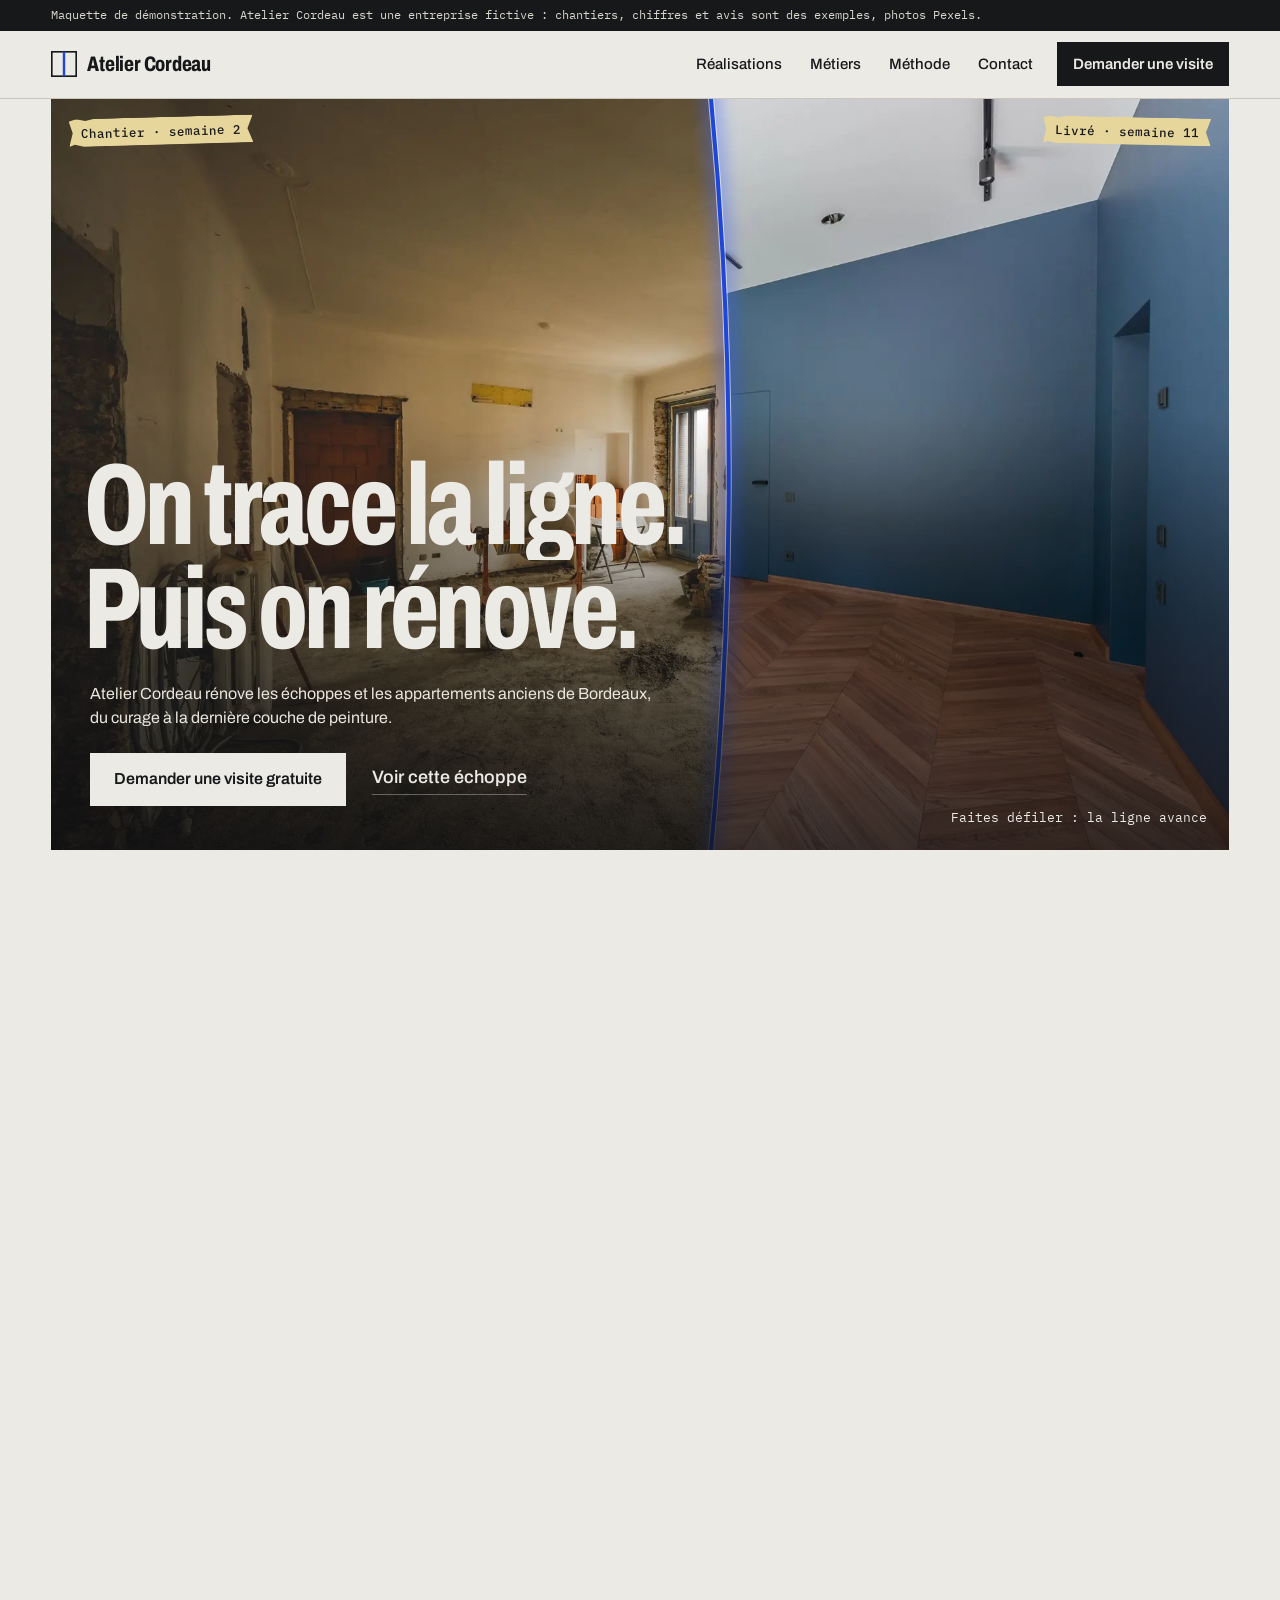
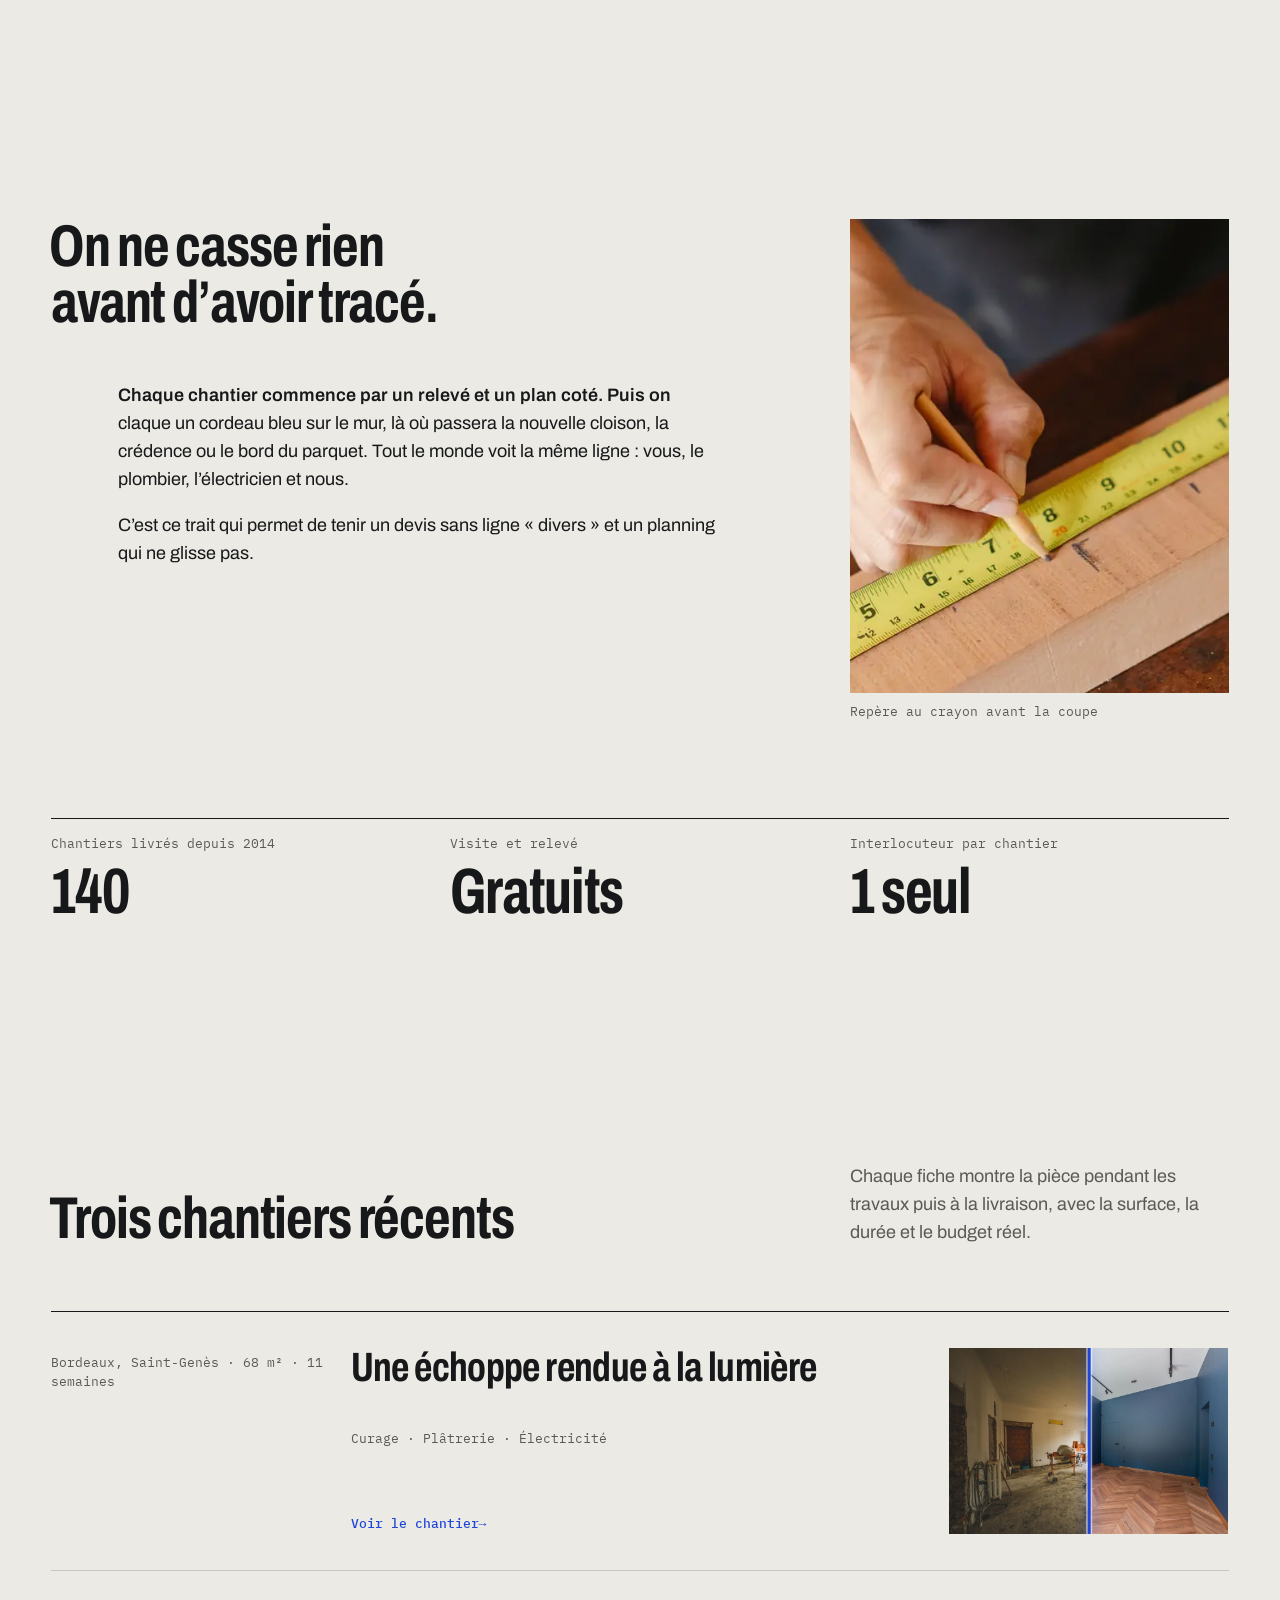
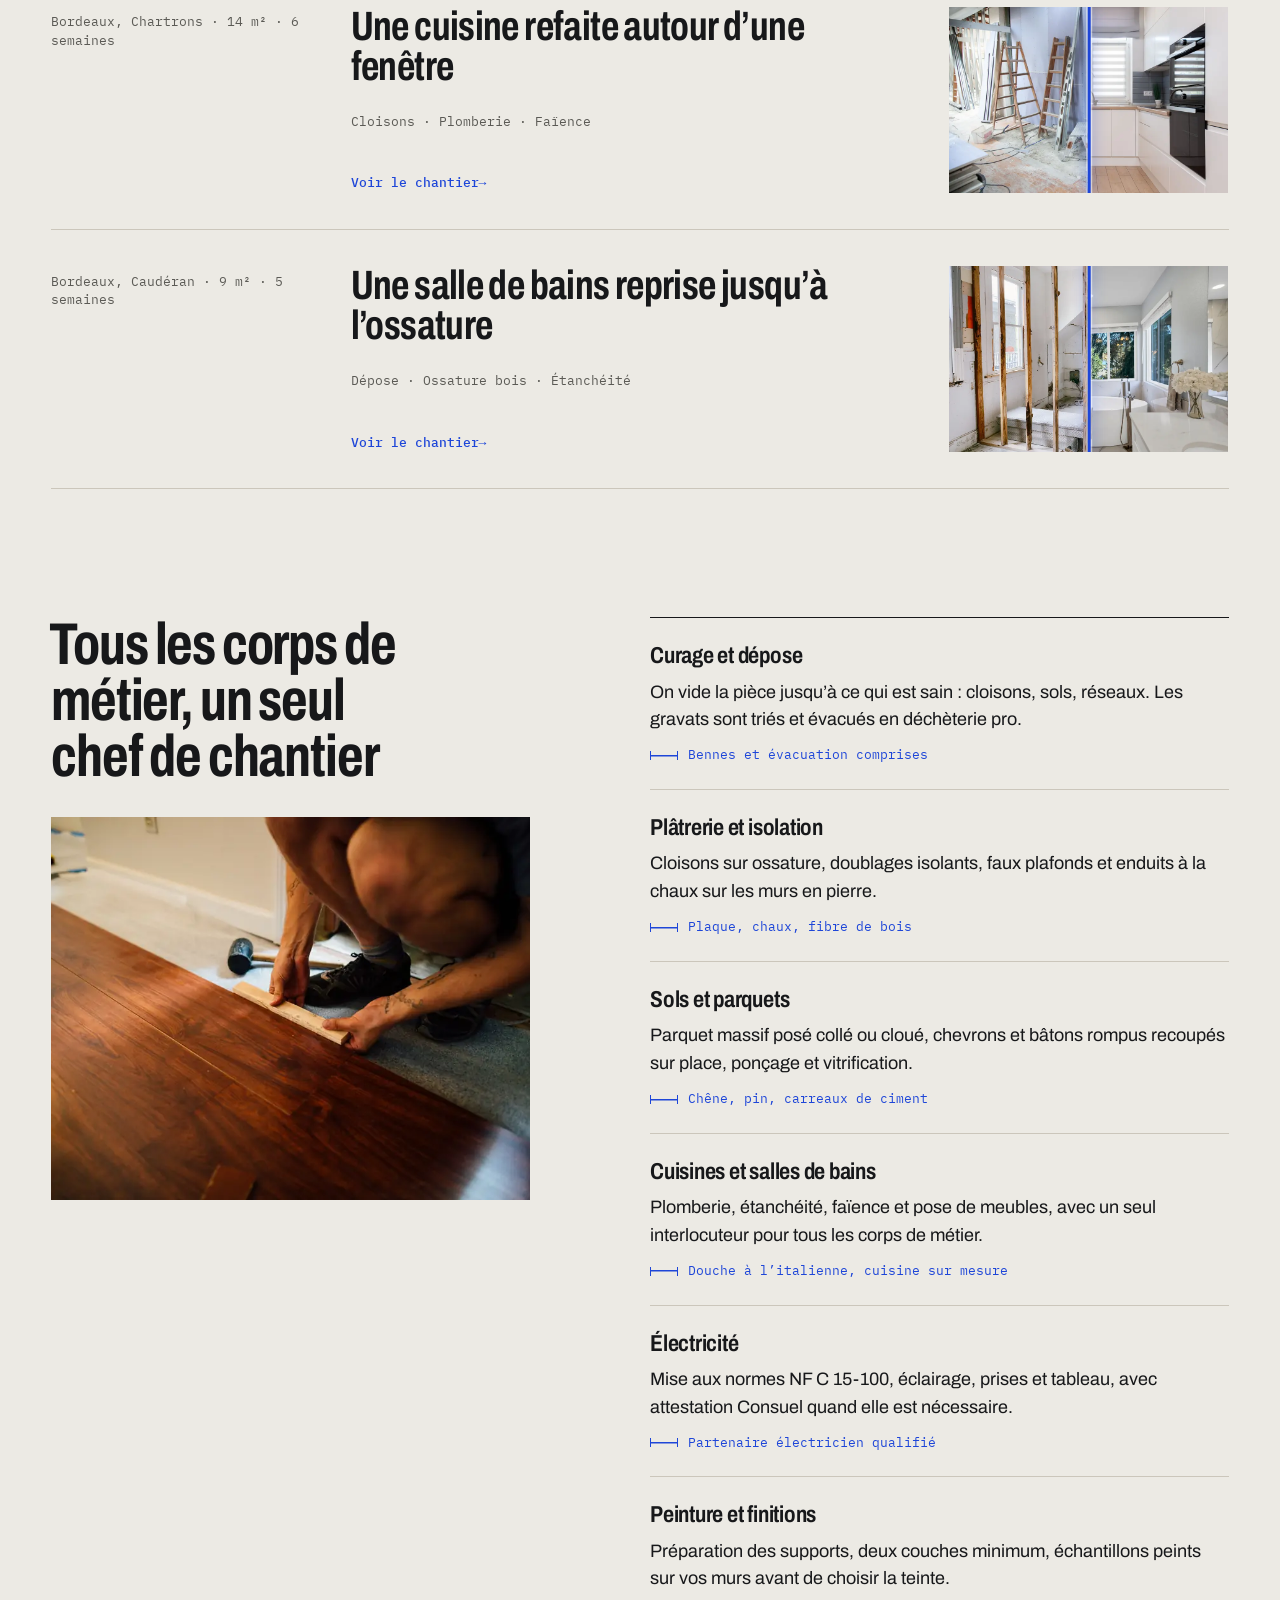
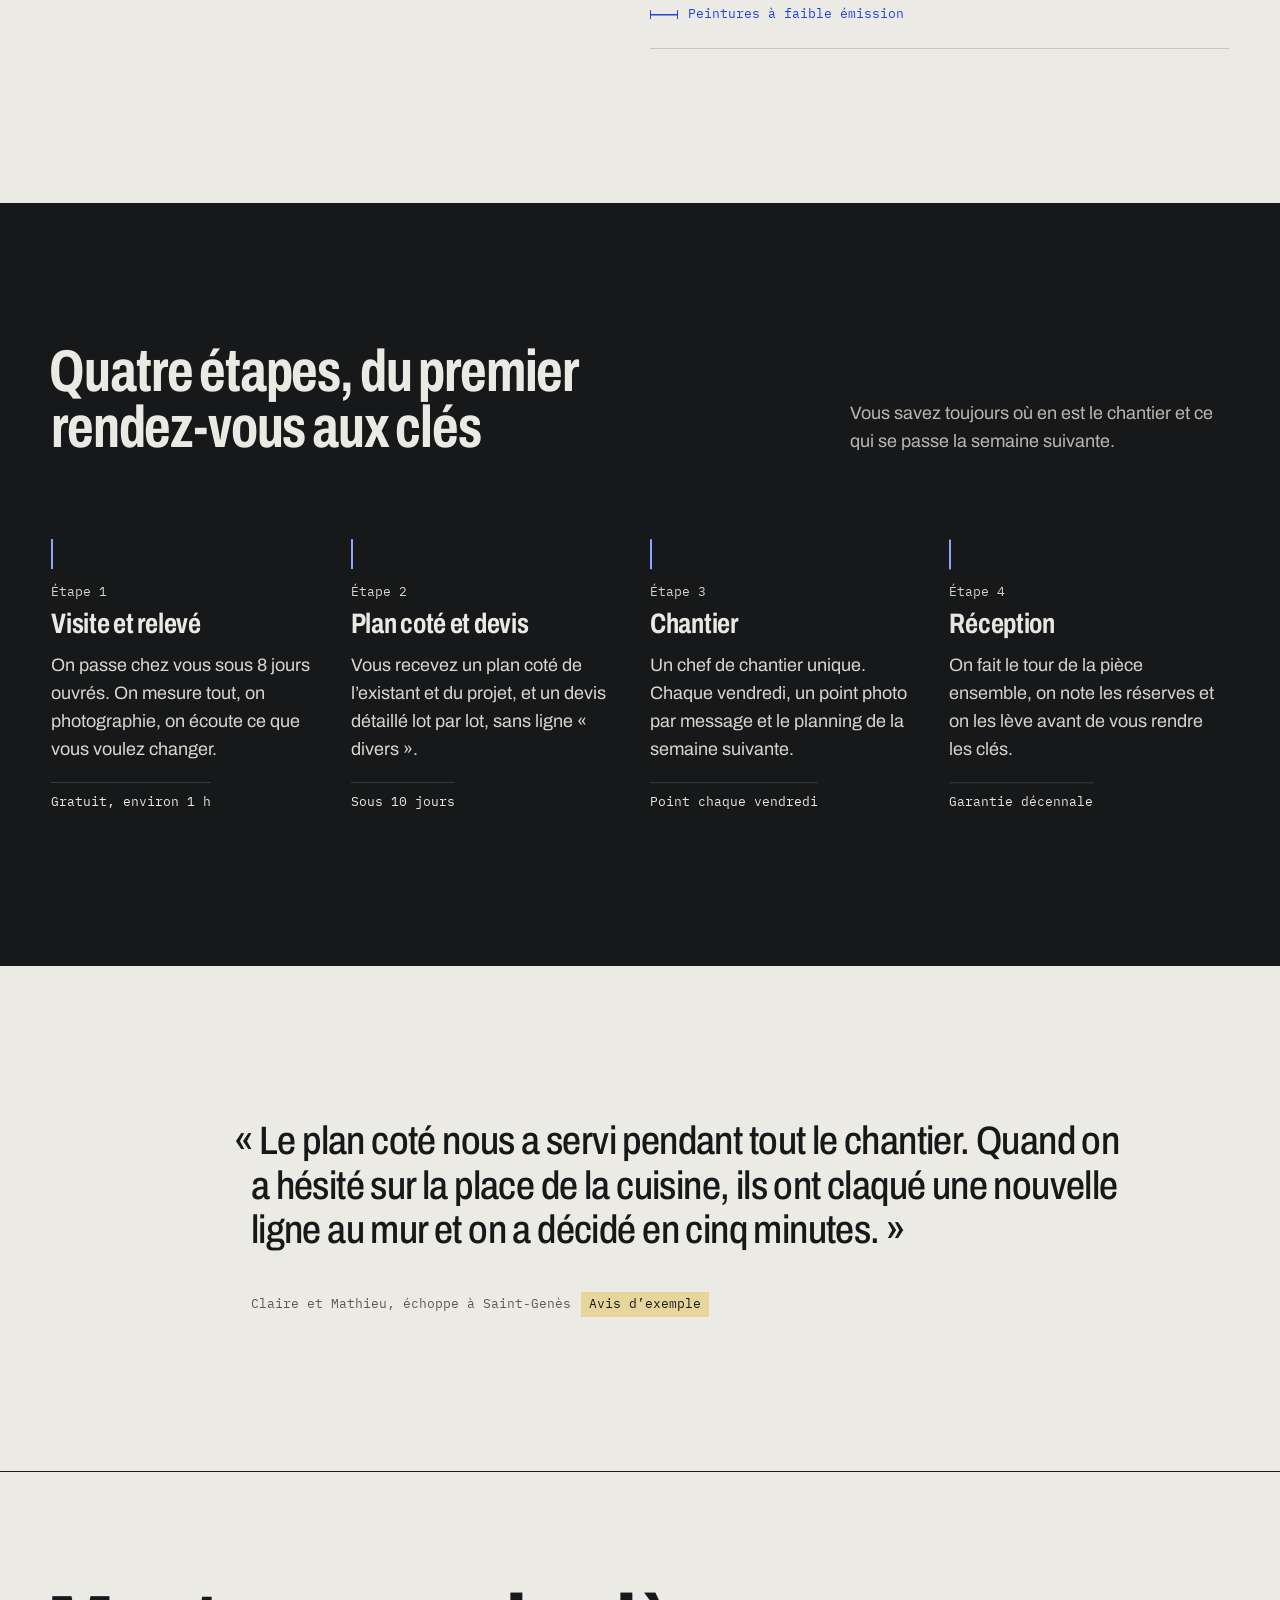
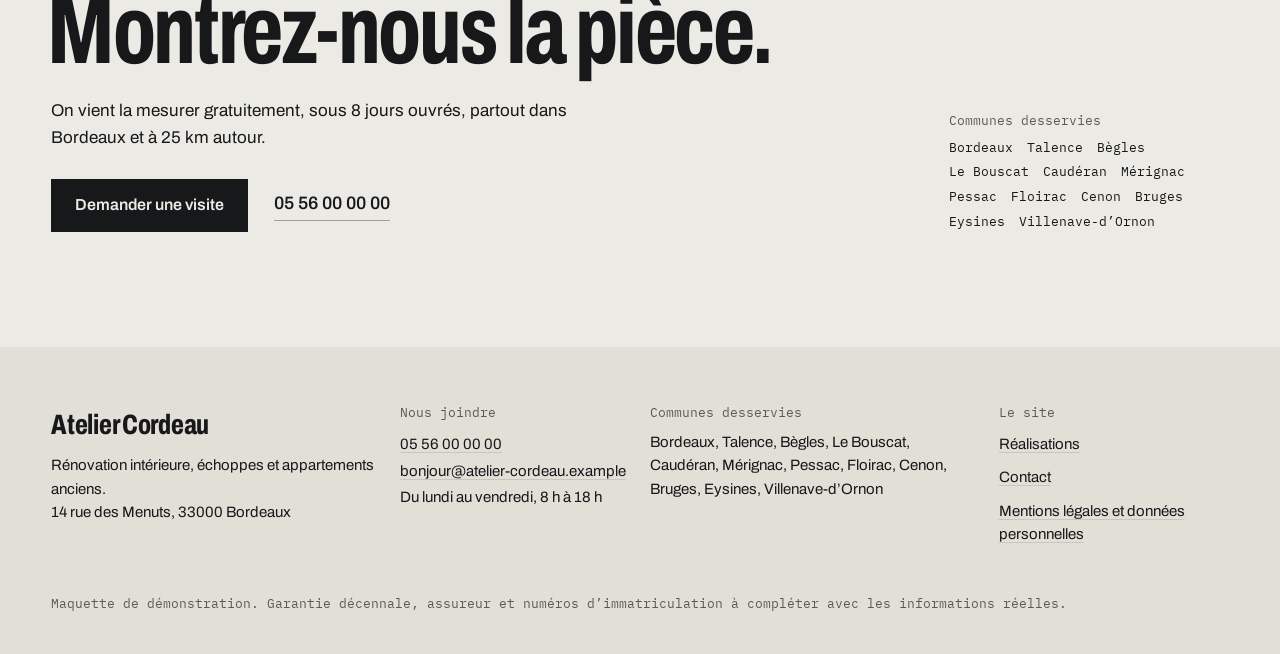
==== commit 6d44e758: "Page de travail : six variantes de la barre avant/après variantes-barre.html (noindex, hors menu) co" ====
--- a/index.html
+++ b/index.html
@@ -41,7 +41,7 @@
     <div class="cordeau cordeau-hero" data-cordeau data-start="0.56">
   <figure class="cordeau-layer cordeau-before"><img src="assets/img/echoppe-chantier-1800.webp" srcset="assets/img/echoppe-chantier-900.webp 900w, assets/img/echoppe-chantier-1800.webp 1800w" sizes="100vw" width="1800" height="1200" alt="La pièce de vie pendant le curage : sol à nu, bétonnière, radiateurs déposés, porte-fenêtre d’origine" decoding="async" fetchpriority="high" style="object-position:50% 50%"><span class="tape tape-before" aria-hidden="true">Chantier · semaine 2</span></figure>
   <figure class="cordeau-layer cordeau-after" data-cordeau-after><img src="assets/img/echoppe-livree-1800.webp" srcset="assets/img/echoppe-livree-900.webp 900w, assets/img/echoppe-livree-1800.webp 1800w" sizes="100vw" width="1800" height="1200" alt="La même pièce livrée : murs bleu profond, parquet en chevrons clair, grande baie sur le jardin" decoding="async" fetchpriority="high" style="object-position:50% 62%"><span class="tape tape-after" aria-hidden="true">Livré · semaine 11</span></figure>
-  <svg class="cordeau-svg" aria-hidden="true" data-cordeau-svg><path class="cordeau-dust" d="" /><path class="cordeau-halo" d="" /><path class="cordeau-path" d="" /></svg>
+  <svg class="cordeau-svg" aria-hidden="true" data-cordeau-svg><path class="cordeau-dust" d="" /><path class="cordeau-halo" d="" /><path class="cordeau-path" d="" /><path class="cordeau-ticks" d="" /><path class="cordeau-ticks2" d="" /></svg>
   <span class="cordeau-handle" aria-hidden="true" data-cordeau-handle></span>
   
 </div>
--- a/assets/style.css
+++ b/assets/style.css
@@ -470,3 +470,55 @@
   .ml-sec a[href^="http"]::after { content: " (" attr(href) ")"; font-size: 7.5pt; color: #444; word-break: break-all; }
   .ml-table a[href^="http"]::after { content: none; }
 }
+
+/* ---------- page de travail : variantes de la barre ---------- */
+.var-page { padding: clamp(40px, 6vw, 90px) var(--margin) 120px; }
+.var-lead { max-width: 38em; margin: 24px 0 56px; font-size: clamp(17px, 1.3vw, 20px); }
+.var-card { display: grid; grid-template-columns: repeat(12, 1fr); column-gap: var(--gutter); row-gap: 18px; padding: 36px 0 56px; border-top: 1px solid var(--graphite); }
+.var-text { grid-column: 1 / span 4; }
+.var-title { font-stretch: 75%; font-weight: 700; font-size: clamp(1.6rem, 2.4vw, 2.2rem); line-height: 1; letter-spacing: -0.015em; margin-bottom: 14px; }
+.cordeau-var { grid-column: 5 / span 8; aspect-ratio: 16 / 10; }
+@media (max-width: 900px) { .var-text, .cordeau-var { grid-column: 1 / -1; } .cordeau-var { aspect-ratio: 4 / 3; } }
+
+.cordeau-ticks, .cordeau-ticks2 { display: none; }
+.cordeau[data-variant] .cordeau-handle { font-family: var(--mono); }
+
+/* B. ruban de masquage */
+[data-variant="ruban"] .cordeau-dust { stroke: rgba(0,0,0,.28); stroke-width: 34; opacity: 1; filter: blur(6px); }
+[data-variant="ruban"] .cordeau-halo { stroke: #CDBB7C; stroke-width: 30; stroke-linecap: butt; }
+[data-variant="ruban"] .cordeau-path { stroke: #E9DAA2; stroke-width: 27; stroke-linecap: butt; }
+.cordeau[data-variant="ruban"]:has(.cordeau-range) .cordeau-handle { width: auto; height: auto; margin: 0; border: 0; border-radius: 0; background: none; translate: -50% -50%; }
+.cordeau[data-variant="ruban"]:has(.cordeau-range) .cordeau-handle::before { content: 'chantier ◂ ▸ livré'; writing-mode: vertical-rl; transform: rotate(180deg); font-family: 'Comic Sans MS', 'Marker Felt', var(--mono); font-size: 14px; font-weight: 600; color: #1F2B6E; letter-spacing: .02em; }
+[data-variant="ruban"].cordeau:has(.cordeau-range:focus-visible) .cordeau-handle { outline: 3px solid var(--cordeau); background: transparent; }
+
+/* C. mètre ruban */
+[data-variant="metre"] .cordeau-dust { stroke: rgba(0,0,0,.35); stroke-width: 30; opacity: 1; filter: blur(5px); }
+[data-variant="metre"] .cordeau-halo { stroke: #C99A0E; stroke-width: 26; stroke-linecap: butt; }
+[data-variant="metre"] .cordeau-path { stroke: #F4C430; stroke-width: 24; stroke-linecap: butt; }
+[data-variant="metre"] .cordeau-ticks { display: block; stroke: #1A1A1A; stroke-width: 7; stroke-dasharray: 1.2 8.8; stroke-linecap: butt; transform: translateX(-8px); }
+[data-variant="metre"] .cordeau-ticks2 { display: block; stroke: #1A1A1A; stroke-width: 12; stroke-dasharray: 1.6 48.4; stroke-linecap: butt; transform: translateX(-6px); }
+[data-variant="metre"] { --hy: .5; }
+.cordeau[data-variant="metre"]:has(.cordeau-range) .cordeau-handle { width: 64px; height: 64px; margin: -32px 0 0 -32px; border-radius: 10px; background: #2B2C2E; border: 3px solid #F4C430; }
+.cordeau[data-variant="metre"]:has(.cordeau-range) .cordeau-handle::before { content: '◂ ▸'; color: #F4C430; font-size: 18px; }
+
+/* D. niveau laser */
+[data-variant="laser"] { --hy: .9; }
+[data-variant="laser"] .cordeau-dust { stroke: #FF2A2A; stroke-width: 14; opacity: .35; filter: blur(6px); }
+[data-variant="laser"] .cordeau-halo { stroke: rgba(255,80,80,.55); stroke-width: 4; }
+[data-variant="laser"] .cordeau-path { stroke: #FF3B3B; stroke-width: 1.6; stroke-dasharray: 10 4; }
+.cordeau[data-variant="laser"]:has(.cordeau-range) .cordeau-handle { width: 58px; height: 38px; margin: -19px 0 0 -29px; border-radius: 6px; background: #1C1D1F; border: 2px solid #3A3B3E; }
+.cordeau[data-variant="laser"]:has(.cordeau-range) .cordeau-handle::before { content: ''; width: 10px; height: 10px; border-radius: 50%; background: #FF3B3B; box-shadow: 0 0 10px 3px rgba(255,59,59,.8); }
+
+/* E. crayon + cote */
+[data-variant="crayon"] .cordeau-dust { display: none; }
+[data-variant="crayon"] .cordeau-halo { stroke: rgba(255,255,255,.5); stroke-width: 5; }
+[data-variant="crayon"] .cordeau-path { stroke: #2A2B2D; stroke-width: 3; stroke-dasharray: 30 3 14 2; }
+.cordeau[data-variant="crayon"]:has(.cordeau-range) .cordeau-handle { width: auto; height: auto; margin: 0; translate: -50% -50%; border-radius: 0; border: 1.5px solid var(--graphite); background: var(--enduit); padding: 8px 12px; }
+.cordeau[data-variant="crayon"]:has(.cordeau-range) .cordeau-handle::before { content: '◂  Chantier  |  Livré  ▸'; white-space: pre; color: var(--graphite); font-family: var(--mono); font-size: 13px; font-weight: 500; }
+
+/* F. joint ouvert */
+[data-variant="joint"] .cordeau-dust { stroke: rgba(0,0,0,.35); stroke-width: 16; opacity: 1; filter: blur(5px); }
+[data-variant="joint"] .cordeau-halo { display: none; }
+[data-variant="joint"] .cordeau-path { stroke: var(--enduit); stroke-width: 10; stroke-linecap: butt; }
+.cordeau[data-variant="joint"]:has(.cordeau-range) .cordeau-handle { border-radius: 0; background: var(--enduit); border: 0; width: 44px; height: 44px; margin: -22px 0 0 -22px; }
+.cordeau[data-variant="joint"]:has(.cordeau-range) .cordeau-handle::before { content: '‹ ›'; white-space: pre; color: var(--graphite); font-size: 24px; font-weight: 400; letter-spacing: 4px; }
